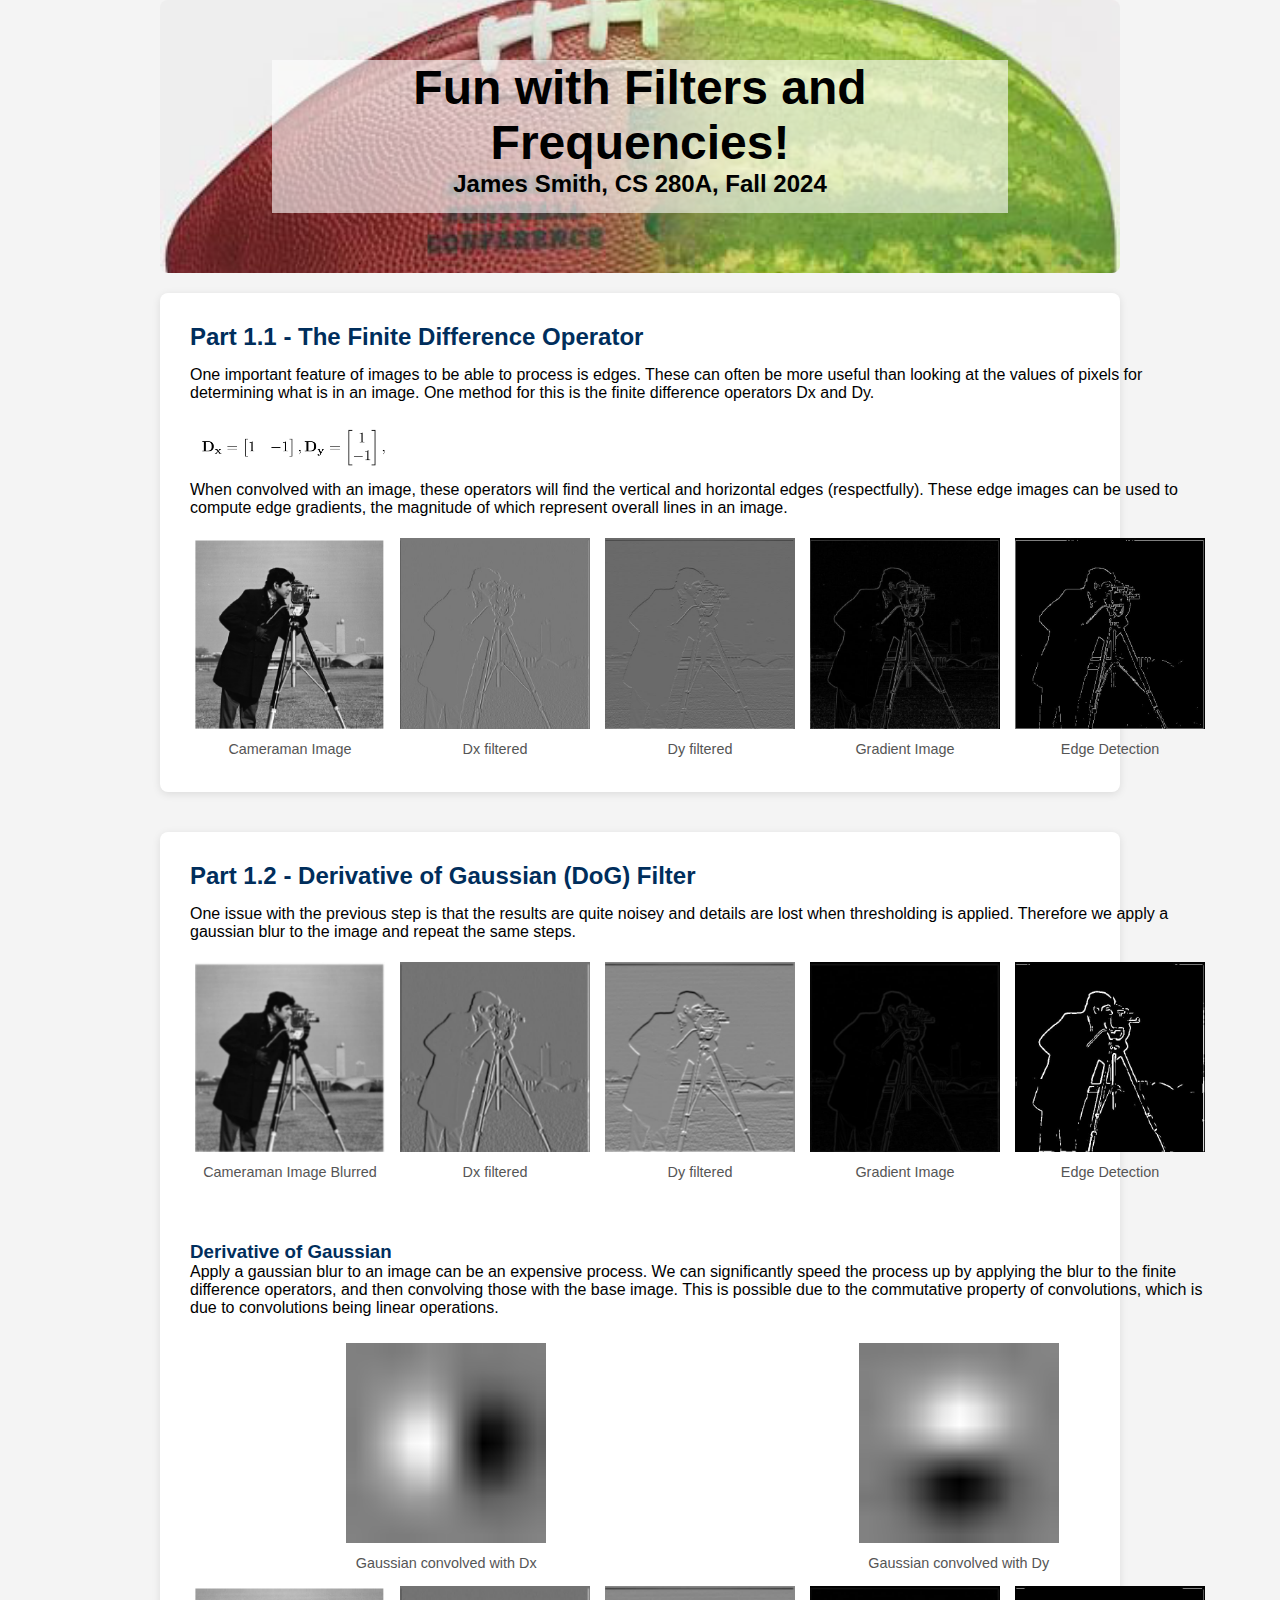
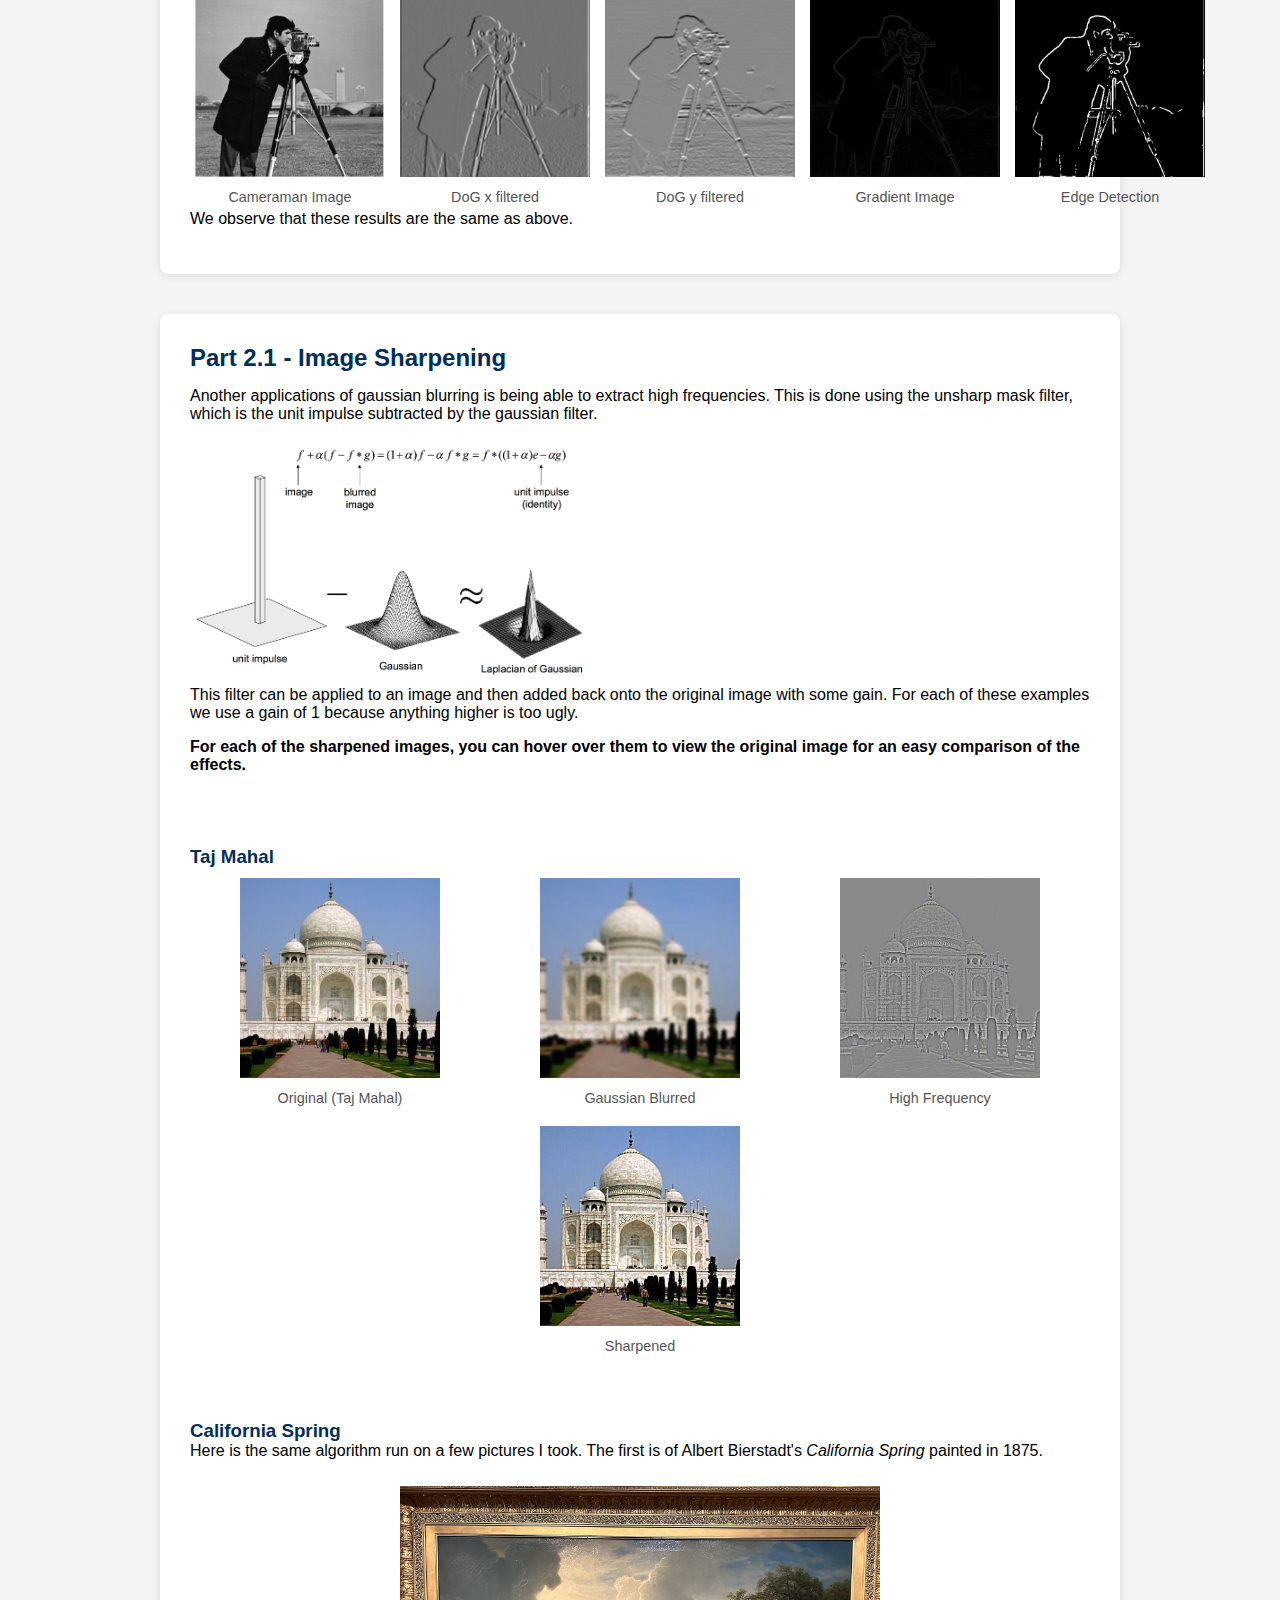
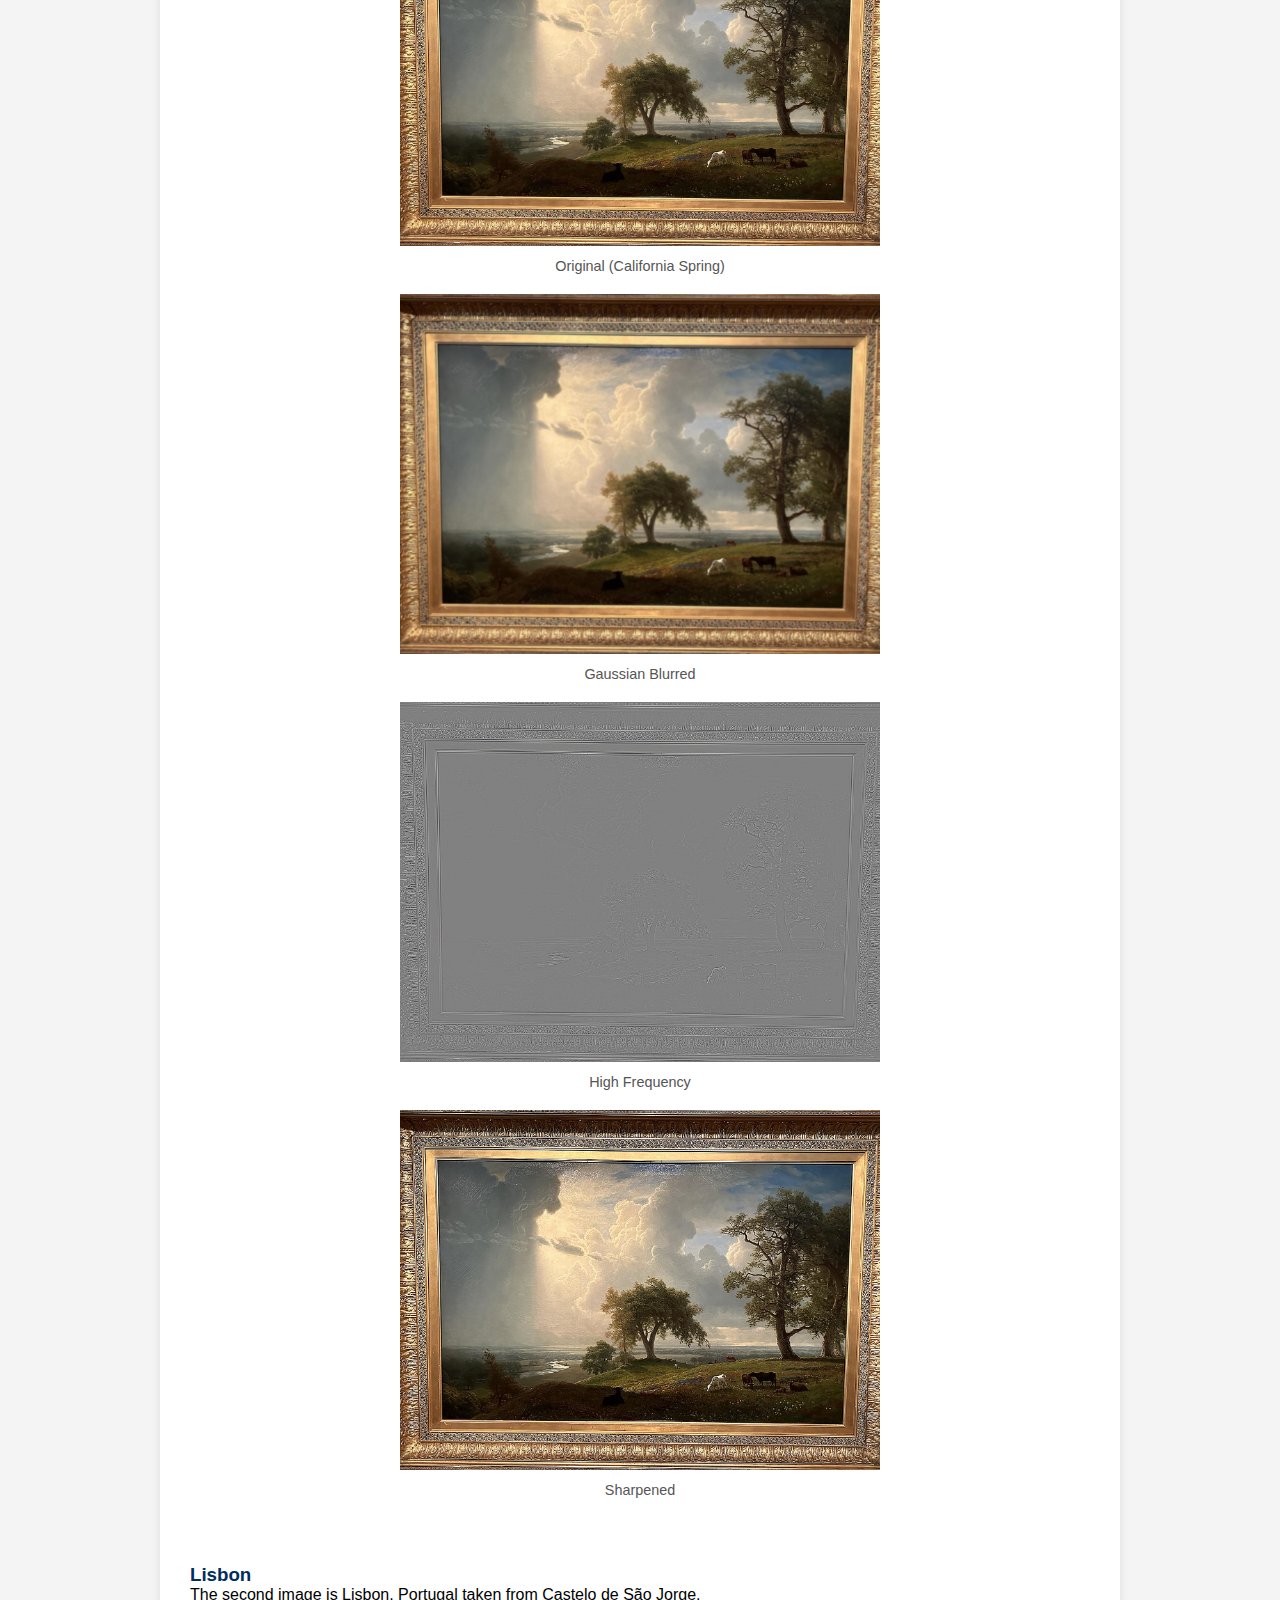
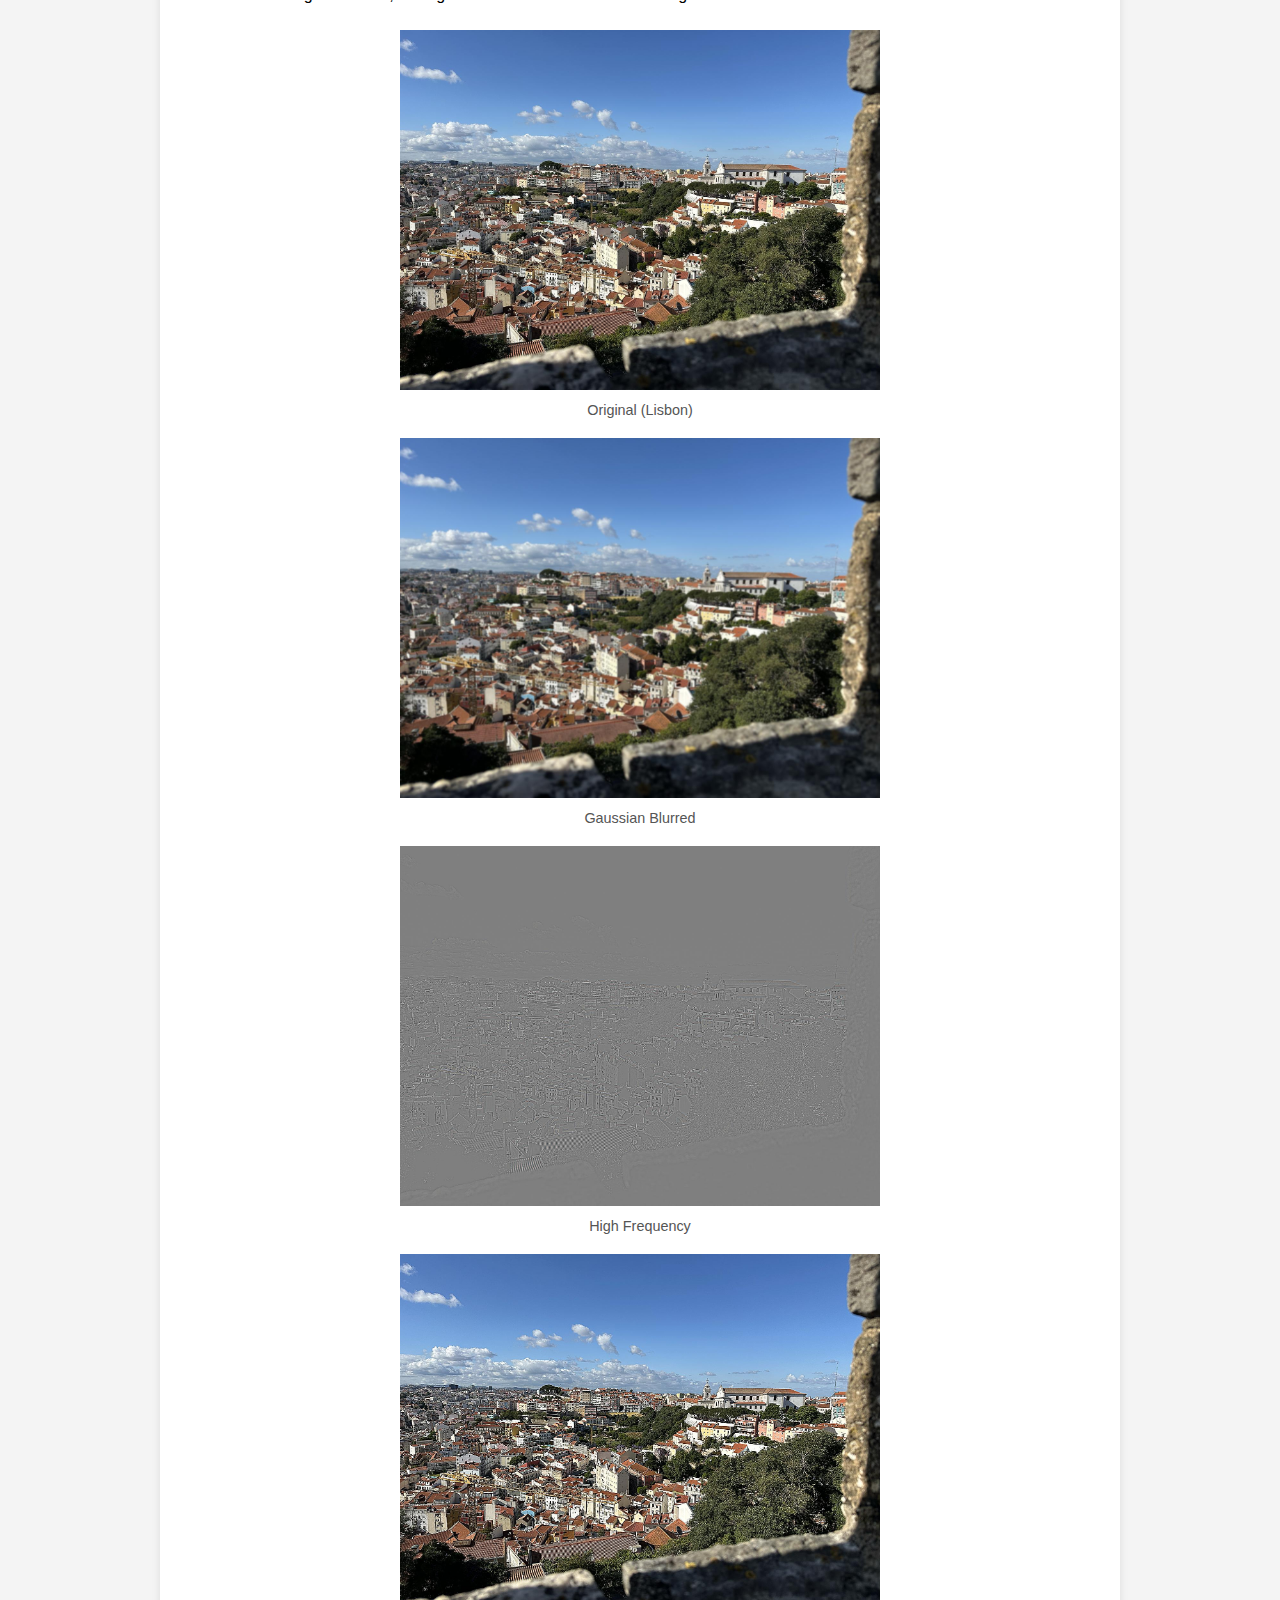
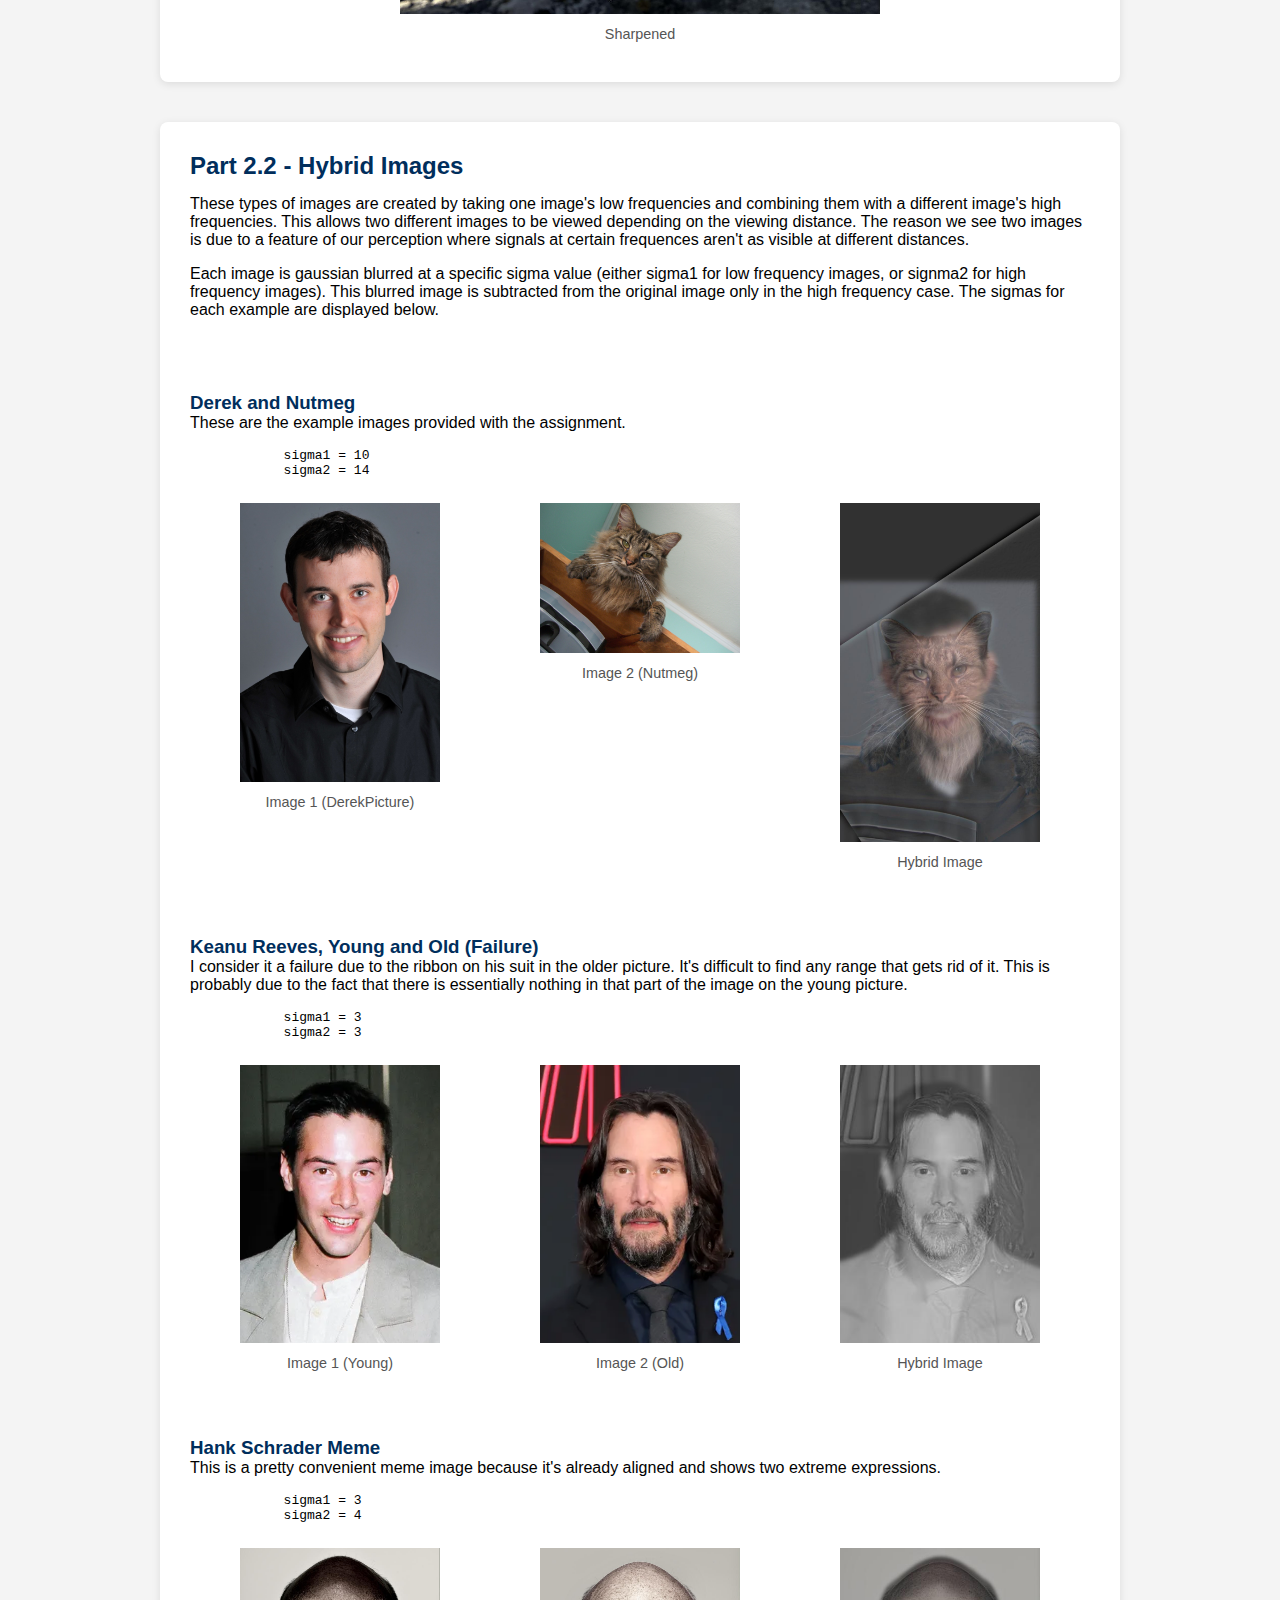
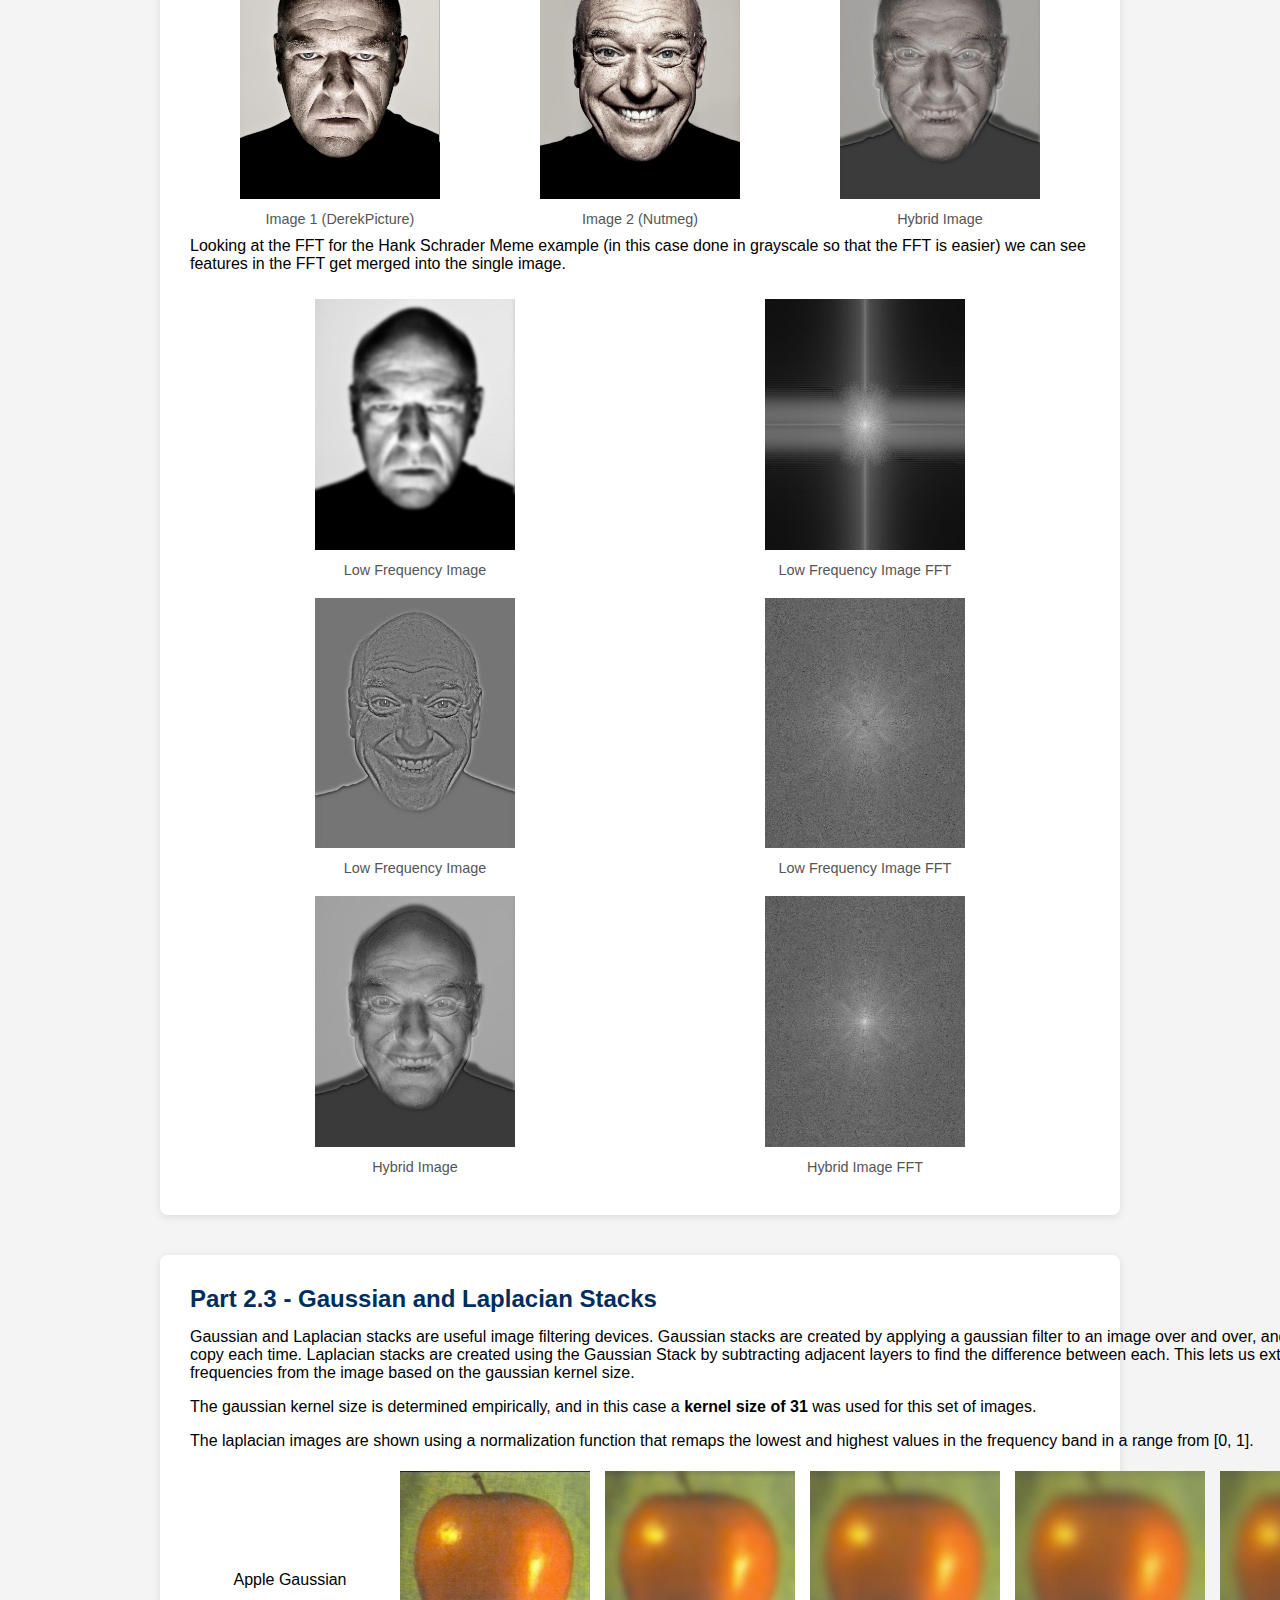
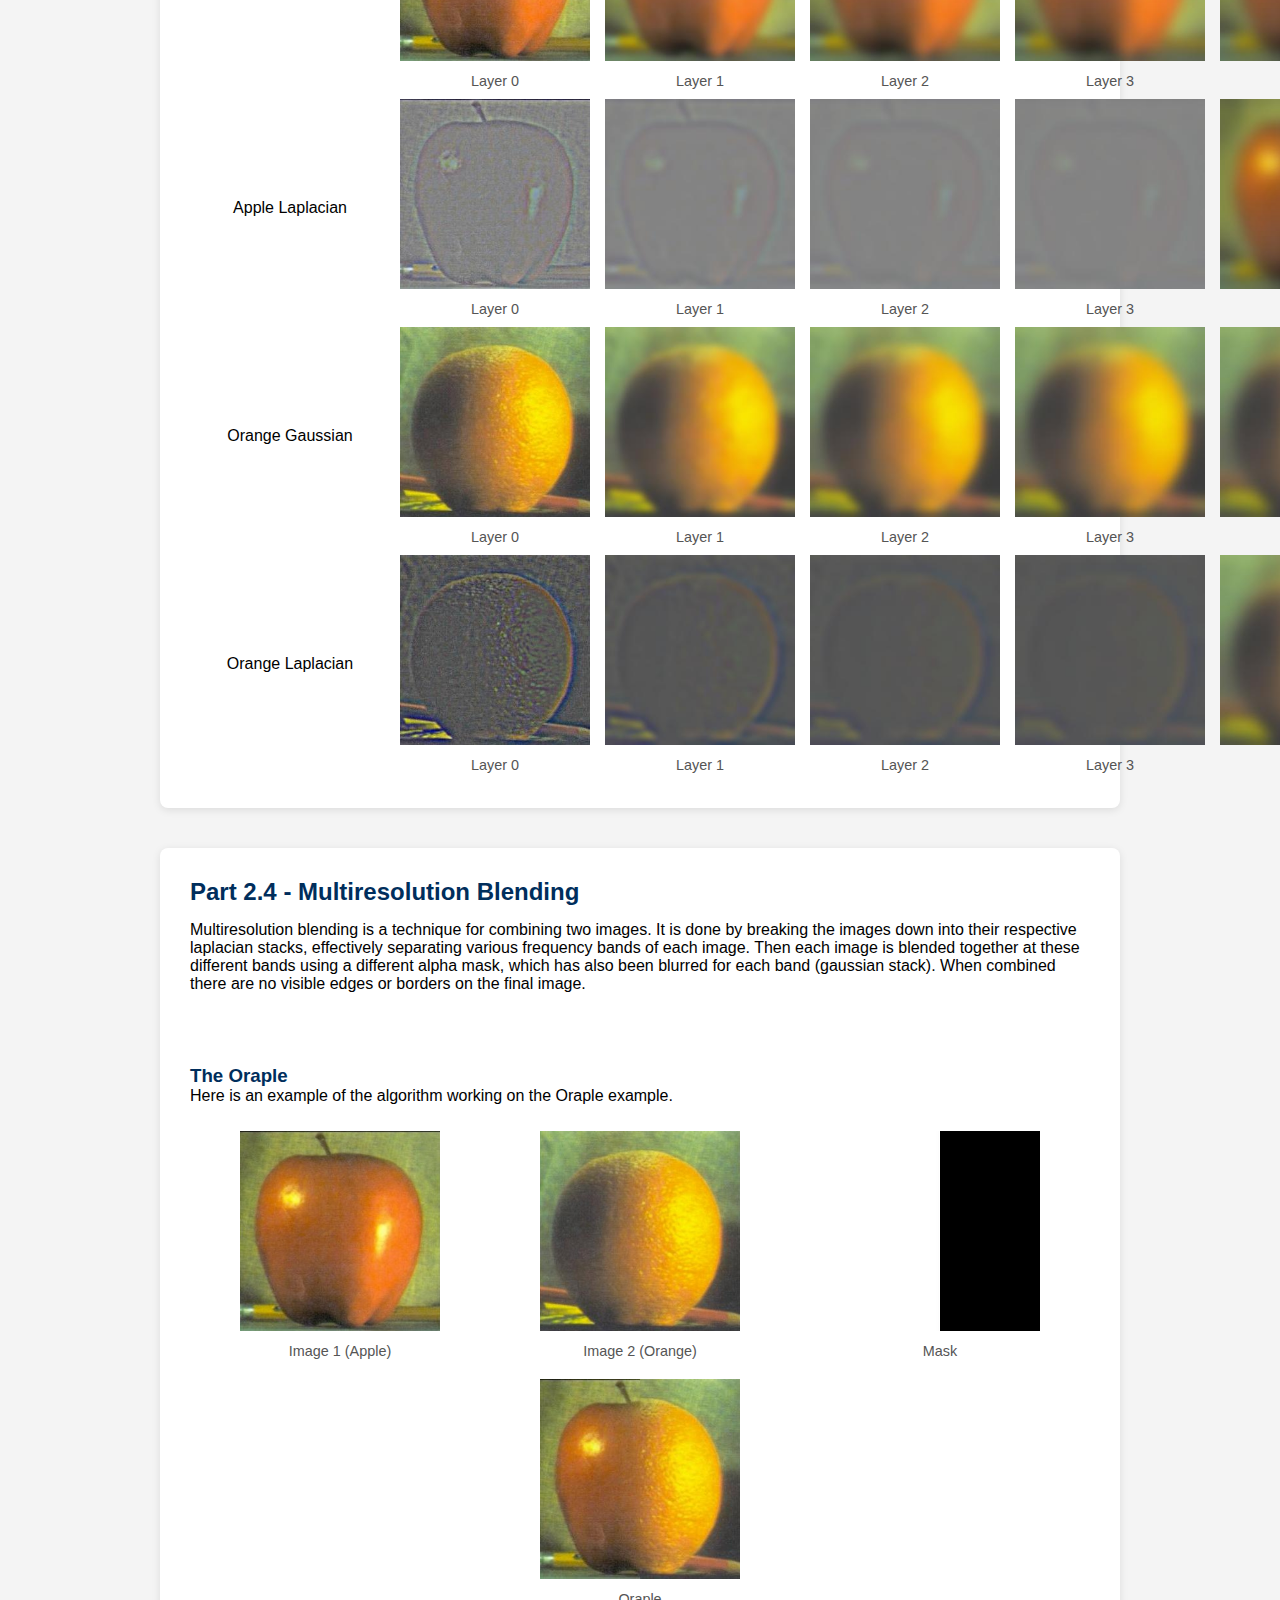
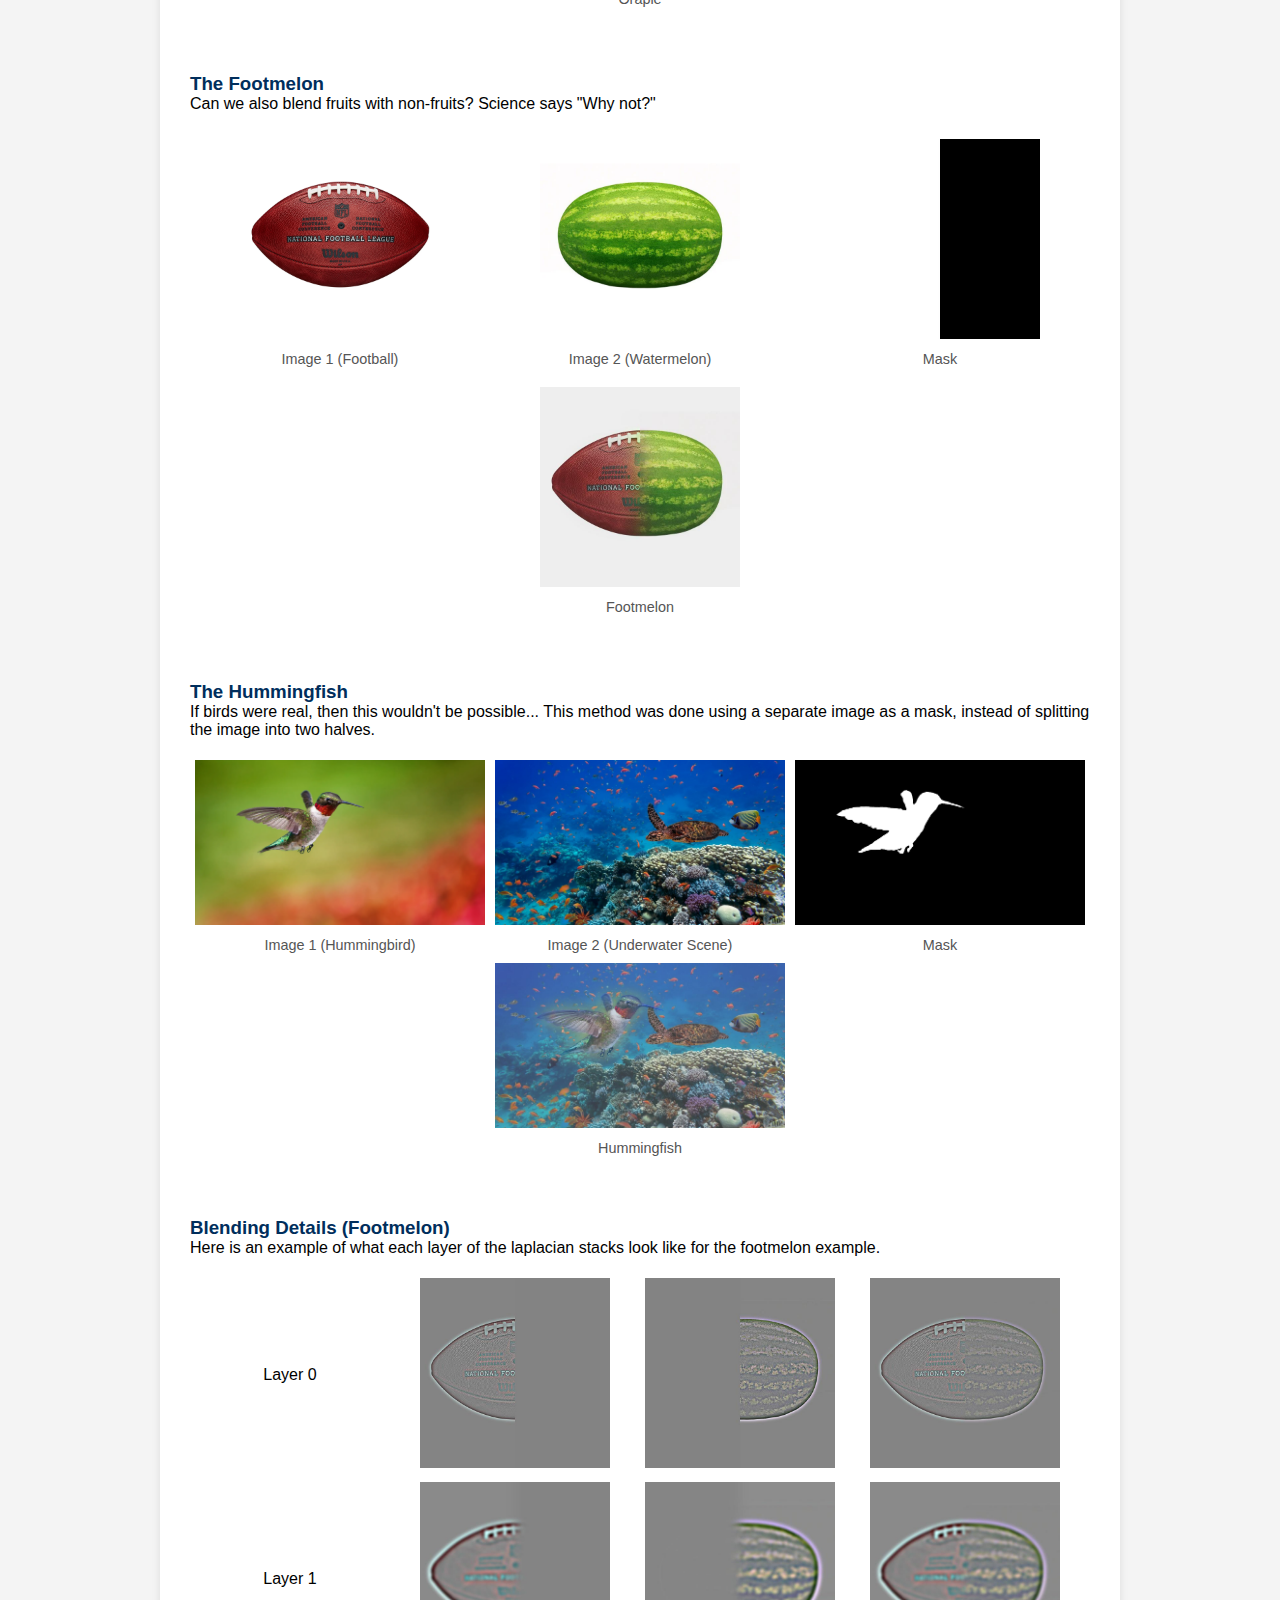
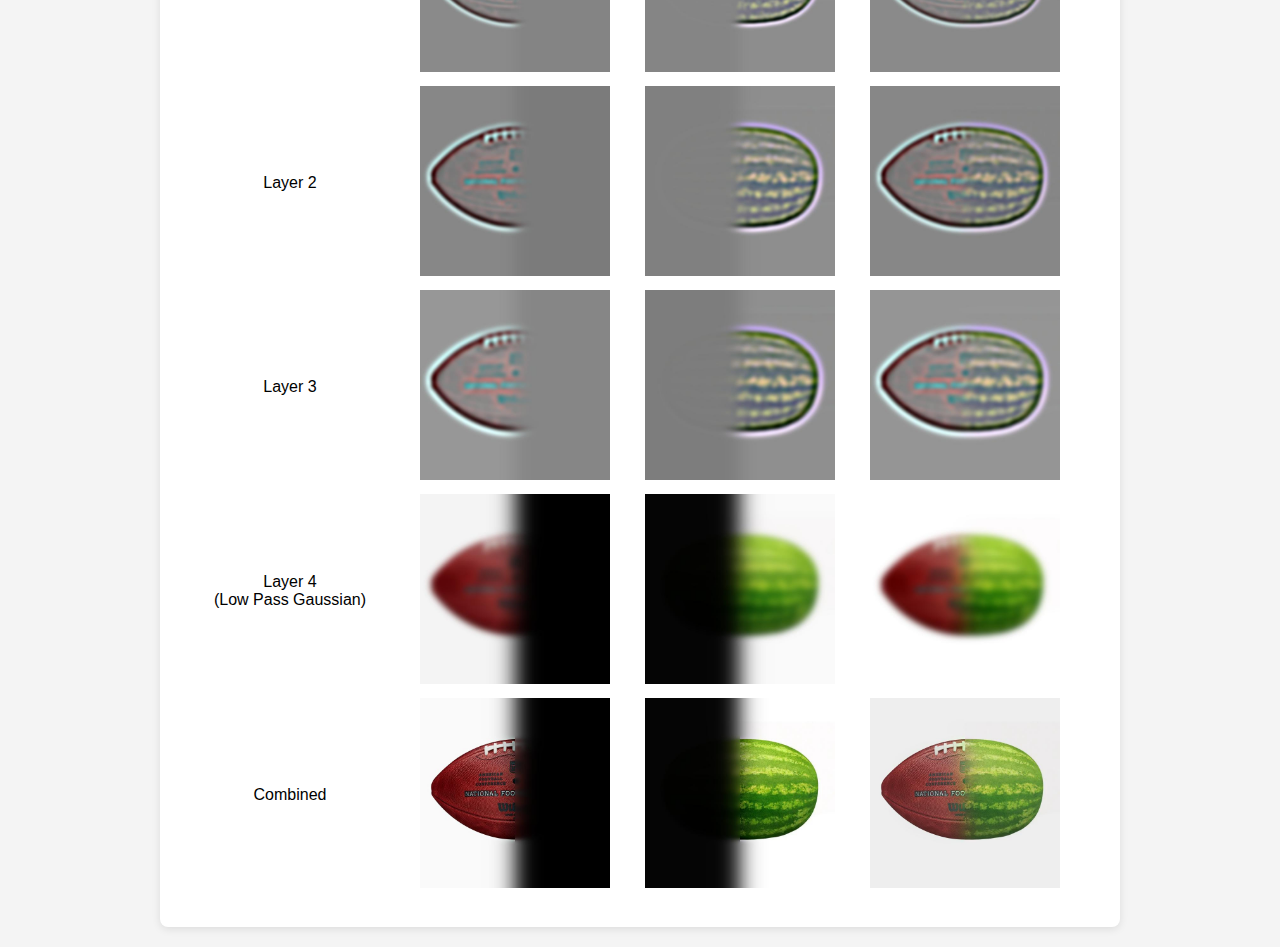
==== 2/index.html @ 4a1c4cb5 "Adding project 2" ====
<!DOCTYPE html>
<html lang="en">
  <head>
    <meta charset="UTF-8" />
    <meta name="viewport" content="width=device-width, initial-scale=1.0" />
    <title>CS280A Project 2</title>
    <link rel="stylesheet" href="styles.css" />
  </head>
  <body>
    <div class="container">
      <header class="jumbotron">
        <div class="header">
          <h1>Fun with Filters and Frequencies!</h1>
          <p></p>
          <h2>James Smith, CS 280A, Fall 2024</h2>
        </div>
      </header>

      <section class="solution">
        <div class="content-area">
          <h2>Part 1.1 - The Finite Difference Operator</h2>
          <p>One important feature of images to be able to process is edges. These can often be more useful than looking at the values of pixels for determining what is in an image. One method for this is the finite difference operators Dx and Dy.</p>
          <img class="diff" src="img/diff_op.png" />
          <p>When convolved with an image, these operators will find the vertical and horizontal edges (respectfully). These edge images can be used to compute edge gradients, the magnitude of which represent overall lines in an image.</p>
          <div class="gallery-5">
            <figure>
              <img src="img/cameraman.png" alt="" />
              <figcaption>Cameraman Image</figcaption>
            </figure>
            <figure>
              <img src="img/out/cameraman_dx.jpg" alt="" />
              <figcaption>Dx filtered</figcaption>
            </figure>
            <figure>
              <img src="img/out/cameraman_dy.jpg" alt="" />
              <figcaption>Dy filtered</figcaption>
            </figure>
            <figure>
              <img src="img/out/cameraman_combined.jpg" alt="" />
              <figcaption>Gradient Image</figcaption>
            </figure>
            <figure>
              <img src="img/out/cameraman_combined_filtered.jpg" alt="" />
              <figcaption>Edge Detection</figcaption>
            </figure>
          </div>
        </div>
      </section>

      <section class="solution">
        <div class="content-area">
          <h2>Part 1.2 - Derivative of Gaussian (DoG) Filter</h2>
          <p>One issue with the previous step is that the results are quite noisey and details are lost when thresholding is applied. Therefore we apply a gaussian blur to the image and repeat the same steps.</p>
          <div class="gallery-5">
            <figure>
              <img src="img/out/cameraman_gaussian.jpg" alt="" />
              <figcaption>Cameraman Image Blurred</figcaption>
            </figure>
            <figure>
              <img src="img/out/cameraman_gaussian_dx.jpg" alt="" />
              <figcaption>Dx filtered</figcaption>
            </figure>
            <figure>
              <img src="img/out/cameraman_gaussian_dy.jpg" alt="" />
              <figcaption>Dy filtered</figcaption>
            </figure>
            <figure>
              <img src="img/out/cameraman_gaussian_combined.jpg" alt="" />
              <figcaption>Gradient Image</figcaption>
            </figure>
            <figure>
              <img src="img/out/cameraman_gaussian_combined_filtered.jpg" alt="" />
              <figcaption>Edge Detection</figcaption>
            </figure>
          </div>
          <h3>Derivative of Gaussian</h3>
          <p>Apply a gaussian blur to an image can be an expensive process. We can significantly speed the process up by applying the blur to the finite difference operators, and then convolving those with the base image. This is possible due to the commutative property of convolutions, which is due to convolutions being linear operations.</p>
          <div class="gallery">
            <figure>
              <img class="dog" src="img/out/dogX.jpg" alt="" />
              <figcaption>Gaussian convolved with Dx</figcaption>
            </figure>
            <figure>
              <img class="dog" src="img/out/dogY.jpg" alt="" />
              <figcaption>Gaussian convolved with Dy</figcaption>
            </figure>
          </div>
          <div class="gallery-5">
            <figure>
              <img src="img/cameraman.png" alt="" />
              <figcaption>Cameraman Image</figcaption>
            </figure>
            <figure>
              <img src="img/out/cameraman_DoG_dx.jpg" alt="" />
              <figcaption>DoG x filtered</figcaption>
            </figure>
            <figure>
              <img src="img/out/cameraman_DoG_dy.jpg" alt="" />
              <figcaption>DoG y filtered</figcaption>
            </figure>
            <figure>
              <img src="img/out/cameraman_DoG_combined.jpg" alt="" />
              <figcaption>Gradient Image</figcaption>
            </figure>
            <figure>
              <img src="img/out/cameraman_DoG_combined_filtered.jpg" alt="" />
              <figcaption>Edge Detection</figcaption>
            </figure>
          </div>
          <p>We observe that these results are the same as above.</p>
        </div>
      </section>

      <section class="solution">
        <div class="content-area">
          <h2>Part 2.1 - Image Sharpening</h2>
          <p>Another applications of gaussian blurring is being able to extract high frequencies. This is done using the unsharp mask filter, which is the unit impulse subtracted by the gaussian filter.</p>
          <img class="unmask" src="img/unmask.png" />
          <p>This filter can be applied to an image and then added back onto the original image with some gain. For each of these examples we use a gain of 1 because anything higher is too ugly.</p>

          <p><strong>For each of the sharpened images, you can hover over them to view the original image for an easy comparison of the effects.</strong></p>

          <h3>Taj Mahal</h3>
          <div class="gallery">
            <figure>
              <img src="img/taj.jpg" alt="" />
              <figcaption>Original (Taj Mahal)</figcaption>
            </figure>
            <figure>
              <img src="img/out/taj_gaussian.jpg" alt="" />
              <figcaption>Gaussian Blurred</figcaption>
            </figure>
            <figure>
              <img src="img/out/taj_high_freq.jpg" alt="" />
              <figcaption>High Frequency</figcaption>
            </figure>
            <figure class="toggle-sharp">
              <img src="img/out/taj_sharpened.jpg" alt="" />
              <figcaption>Sharpened</figcaption>
            </figure>
          </div>

          <h3>California Spring</h3>
          <p>Here is the same algorithm run on a few pictures I took. The first is of Albert Bierstadt's <i>California Spring</i> painted in 1875.</p>
          <div class="gallery-large">
            <figure>
              <img src="img/out/painting.jpg" alt="" />
              <figcaption>Original (California Spring)</figcaption>
            </figure>
            <figure>
              <img src="img/out/painting_gaussian.jpg" alt="" />
              <figcaption>Gaussian Blurred</figcaption>
            </figure>
            <figure>
              <img src="img/out/painting_high_freq.jpg" alt="" />
              <figcaption>High Frequency</figcaption>
            </figure>
            <figure class="toggle-sharp">
              <img src="img/out/painting_sharpened.jpg" alt="" />
              <figcaption>Sharpened</figcaption>
            </figure>
          </div>

          <h3>Lisbon</h3>
          <p>The second image is Lisbon, Portugal taken from Castelo de São Jorge.</p>
          <div class="gallery-large">
            <figure>
              <img src="img/out/lisbon.jpg" alt="" />
              <figcaption>Original (Lisbon)</figcaption>
            </figure>
            <figure>
              <img src="img/out/lisbon_gaussian.jpg" alt="" />
              <figcaption>Gaussian Blurred</figcaption>
            </figure>
            <figure>
              <img src="img/out/lisbon_high_freq.jpg" alt="" />
              <figcaption>High Frequency</figcaption>
            </figure>
            <figure class="toggle-sharp">
              <img src="img/out/lisbon_sharpened.jpg" alt="" />
              <figcaption>Sharpened</figcaption>
            </figure>
          </div>
        </div>
      </section>

      <section class="solution">
        <div class="content-area">
          <h2>Part 2.2 - Hybrid Images</h2>
          <p>These types of images are created by taking one image's low frequencies and combining them with a different image's high frequencies. This allows two different images to be viewed depending on the viewing distance. The reason we see two images is due to a feature of our perception where signals at certain frequences aren't as visible at different distances.</p>
          <p>Each image is gaussian blurred at a specific sigma value (either sigma1 for low frequency images, or signma2 for high frequency images). This blurred image is subtracted from the original image only in the high frequency case. The sigmas for each example are displayed below.</p>
          <h3>Derek and Nutmeg</h3>
          <p>These are the example images provided with the assignment.</p>
          <pre>
            sigma1 = 10
            sigma2 = 14
          </pre>
          <div class="gallery">
            <figure>
              <img src="img/DerekPicture.jpg" alt="" />
              <figcaption>Image 1 (DerekPicture)</figcaption>
            </figure>
            <figure>
              <img src="img/nutmeg.jpg" alt="" />
              <figcaption>Image 2 (Nutmeg)</figcaption>
            </figure>
            <figure>
              <img src="img/out/DerekPicture_aligned_nutmeg_aligned_hybrid.jpg" alt="" />
              <figcaption>Hybrid Image</figcaption>
            </figure>
          </div>

          <h3>Keanu Reeves, Young and Old (Failure)</h3>
          <p>I consider it a failure due to the ribbon on his suit in the older picture. It's difficult to find any range that gets rid of it. This is probably due to the fact that there is essentially nothing in that part of the image on the young picture.</p>
          <pre>
            sigma1 = 3
            sigma2 = 3
          </pre>
          <div class="gallery">
            <figure>
              <img src="img/out/keanu_young.png" alt="" />
              <figcaption>Image 1 (Young)</figcaption>
            </figure>
            <figure>
              <img src="img/out/keanu_old.png" alt="" />
              <figcaption>Image 2 (Old)</figcaption>
            </figure>
            <figure>
              <img src="img/out/keanu_young_keanu_old_hybrid.jpg" alt="" />
              <figcaption>Hybrid Image</figcaption>
            </figure>
          </div>

          <h3>Hank Schrader Meme</h3>
          <p>This is a pretty convenient meme image because it's already aligned and shows two extreme expressions.</p>
          <pre>
            sigma1 = 3
            sigma2 = 4
          </pre>
          <div class="gallery">
            <figure>
              <img src="img/out/mad.png" alt="" />
              <figcaption>Image 1 (DerekPicture)</figcaption>
            </figure>
            <figure>
              <img src="img/out/glad.png" alt="" />
              <figcaption>Image 2 (Nutmeg)</figcaption>
            </figure>
            <figure>
              <img src="img/out/mad_glad_hybrid.jpg" alt="" />
              <figcaption>Hybrid Image</figcaption>
            </figure>
          </div>
          <p>Looking at the FFT for the Hank Schrader Meme example (in this case done in grayscale so that the FFT is easier) we can see features in the FFT get merged into the single image.</p>
          <div class="gallery">
            <figure>
              <img src="img/out/hybrid_low_freq.jpg" alt="" />
              <figcaption>Low Frequency Image</figcaption>
            </figure>
            <figure>
              <img src="img/out/hybrid_low_freq_fft.jpg" alt="" />
              <figcaption>Low Frequency Image FFT</figcaption>
            </figure>
          </div>
          <div class="gallery">
            <figure>
              <img src="img/out/hybrid_high_freq.jpg" alt="" />
              <figcaption>Low Frequency Image</figcaption>
            </figure>
            <figure>
              <img src="img/out/hybrid_high_freq_fft.jpg" alt="" />
              <figcaption>Low Frequency Image FFT</figcaption>
            </figure>
          </div>
          <div class="gallery">
            <figure>
              <img src="img/out/mad_glad_hybrid_bw.jpg" alt="" />
              <figcaption>Hybrid Image</figcaption>
            </figure>
            <figure>
              <img src="img/out/hybrid_out_fft.jpg" alt="" />
              <figcaption>Hybrid Image FFT</figcaption>
            </figure>
          </div>
        </div>
      </section>

      <section class="solution">
        <div class="content-area">
          <h2>Part 2.3 - Gaussian and Laplacian Stacks</h2>
          <p>Gaussian and Laplacian stacks are useful image filtering devices. Gaussian stacks are created by applying a gaussian filter to an image over and over, and saving out a copy each time. Laplacian stacks are created using the Gaussian Stack by subtracting adjacent layers to find the difference between each. This lets us extract a "band" of frequencies from the image based on the gaussian kernel size.</p>
          <p>The gaussian kernel size is determined empirically, and in this case a <b>kernel size of 31</b> was used for this set of images.</p>
          <p>The laplacian images are shown using a normalization function that remaps the lowest and highest values in the frequency band in a range from [0, 1].</p>
          <div class="gallery-5">
            <div class="side-label">Apple Gaussian</div>
            <figure>
              <img src="img/out/pyramids/apple_gaussian_0.jpg" alt="" />
              <figcaption>Layer 0</figcaption>
            </figure>
            <figure>
              <img src="img/out/pyramids/apple_gaussian_1.jpg" alt="" />
              <figcaption>Layer 1</figcaption>
            </figure>
            <figure>
              <img src="img/out/pyramids/apple_gaussian_2.jpg" alt="" />
              <figcaption>Layer 2</figcaption>
            </figure>
            <figure>
              <img src="img/out/pyramids/apple_gaussian_3.jpg" alt="" />
              <figcaption>Layer 3</figcaption>
            </figure>
            <figure>
              <img src="img/out/pyramids/apple_gaussian_4.jpg" alt="" />
              <figcaption>Layer 4</figcaption>
            </figure>
          </div>
          <div class="gallery-5">
            <div class="side-label">Apple Laplacian</div>
            <figure>
              <img src="img/out/pyramids/apple_laplacian_0.jpg" alt="" />
              <figcaption>Layer 0</figcaption>
            </figure>
            <figure>
              <img src="img/out/pyramids/apple_laplacian_1.jpg" alt="" />
              <figcaption>Layer 1</figcaption>
            </figure>
            <figure>
              <img src="img/out/pyramids/apple_laplacian_2.jpg" alt="" />
              <figcaption>Layer 2</figcaption>
            </figure>
            <figure>
              <img src="img/out/pyramids/apple_laplacian_3.jpg" alt="" />
              <figcaption>Layer 3</figcaption>
            </figure>
            <figure>
              <img src="img/out/pyramids/apple_laplacian_4.jpg" alt="" />
              <figcaption>Layer 4</figcaption>
            </figure>
          </div>
          <div class="gallery-5">
            <div class="side-label">Orange Gaussian</div>
            <figure>
              <img src="img/out/pyramids/orange_gaussian_0.jpg" alt="" />
              <figcaption>Layer 0</figcaption>
            </figure>
            <figure>
              <img src="img/out/pyramids/orange_gaussian_1.jpg" alt="" />
              <figcaption>Layer 1</figcaption>
            </figure>
            <figure>
              <img src="img/out/pyramids/orange_gaussian_2.jpg" alt="" />
              <figcaption>Layer 2</figcaption>
            </figure>
            <figure>
              <img src="img/out/pyramids/orange_gaussian_3.jpg" alt="" />
              <figcaption>Layer 3</figcaption>
            </figure>
            <figure>
              <img src="img/out/pyramids/orange_gaussian_4.jpg" alt="" />
              <figcaption>Layer 4</figcaption>
            </figure>
          </div>
          <div class="gallery-5">
            <div class="side-label">Orange Laplacian</div>
            <figure>
              <img src="img/out/pyramids/orange_laplacian_0.jpg" alt="" />
              <figcaption>Layer 0</figcaption>
            </figure>
            <figure>
              <img src="img/out/pyramids/orange_laplacian_1.jpg" alt="" />
              <figcaption>Layer 1</figcaption>
            </figure>
            <figure>
              <img src="img/out/pyramids/orange_laplacian_2.jpg" alt="" />
              <figcaption>Layer 2</figcaption>
            </figure>
            <figure>
              <img src="img/out/pyramids/orange_laplacian_3.jpg" alt="" />
              <figcaption>Layer 3</figcaption>
            </figure>
            <figure>
              <img src="img/out/pyramids/orange_laplacian_4.jpg" alt="" />
              <figcaption>Layer 4</figcaption>
            </figure>
          </div>
        </div>
      </section>

      <section class="solution">
        <div class="content-area">
          <h2>Part 2.4 - Multiresolution Blending</h2>
          <p>Multiresolution blending is a technique for combining two images. It is done by breaking the images down into their respective laplacian stacks, effectively separating various frequency bands of each image. Then each image is blended together at these different bands using a different alpha mask, which has also been blurred for each band (gaussian stack). When combined there are no visible edges or borders on the final image.</p>
          <h3>The Oraple</h3>
          <p>Here is an example of the algorithm working on the Oraple example.</p>
          <div class="gallery">
            <figure>
              <img src="img/apple.jpeg" alt="" />
              <figcaption>Image 1 (Apple)</figcaption>
            </figure>
            <figure>
              <img src="img/orange.jpeg" alt="" />
              <figcaption>Image 2 (Orange)</figcaption>
            </figure>
            <figure>
              <img src="img/out/blended/mask_0.jpg" alt="" />
              <figcaption>Mask</figcaption>
            </figure>
            <figure>
              <img src="img/out/blended/blended.jpg" alt="" />
              <figcaption>Oraple</figcaption>
            </figure>
          </div>
          <h3>The Footmelon</h3>
          <p>Can we also blend fruits with non-fruits? Science says "Why not?"</p>
          <div class="gallery">
            <figure>
              <img src="img/out/blended/football.png" alt="" />
              <figcaption>Image 1 (Football)</figcaption>
            </figure>
            <figure>
              <img src="img/out/blended/watermelon.png" alt="" />
              <figcaption>Image 2 (Watermelon)</figcaption>
            </figure>
            <figure>
              <img src="img/out/blended/football_mask_0.jpg" alt="" />
              <figcaption>Mask</figcaption>
            </figure>
            <figure>
              <img src="img/out/blended/blended_football_watermelon.jpg" alt="" />
              <figcaption>Footmelon</figcaption>
            </figure>
          </div>
          <h3>The Hummingfish</h3>
          <p>If birds were real, then this wouldn't be possible... This method was done using a separate image as a mask, instead of splitting the image into two halves.</p>
          <div class="gallery-wide">
            <figure>
              <img src="img/out/blended/bird.png" alt="" />
              <figcaption>Image 1 (Hummingbird)</figcaption>
            </figure>
            <figure>
              <img src="img/out/blended/turtle.png" alt="" />
              <figcaption>Image 2 (Underwater Scene)</figcaption>
            </figure>
            <figure>
              <img src="img/out/blended/bird_mask.png" alt="" />
              <figcaption>Mask</figcaption>
            </figure>
            <figure>
              <img src="img/out/blended/blended_bird_turtle.jpg" alt="" />
              <figcaption>Hummingfish</figcaption>
            </figure>
          </div>
          <h3>Blending Details (Footmelon)</h3>
          <p>Here is an example of what each layer of the laplacian stacks look like for the footmelon example.</p>
          <div class="gallery-3">
            <div class="side-label">Layer 0</div>
            <figure>
              <img src="img/out/blended/football_0.jpg" alt="" />
            </figure>
            <figure>
              <img src="img/out/blended/watermelon_0.jpg" alt="" />
            </figure>
            <figure>
              <img src="img/out/blended/football_watermelon_0.jpg" alt="" />
            </figure>

            <div class="side-label">Layer 1</div>
            <figure>
              <img src="img/out/blended/football_1.jpg" alt="" />
            </figure>
            <figure>
              <img src="img/out/blended/watermelon_1.jpg" alt="" />
            </figure>
            <figure>
              <img src="img/out/blended/football_watermelon_1.jpg" alt="" />
            </figure>

            <div class="side-label">Layer 2</div>
            <figure>
              <img src="img/out/blended/football_2.jpg" alt="" />
            </figure>
            <figure>
              <img src="img/out/blended/watermelon_2.jpg" alt="" />
            </figure>
            <figure>
              <img src="img/out/blended/football_watermelon_2.jpg" alt="" />
            </figure>

            <div class="side-label">Layer 3</div>
            <figure>
              <img src="img/out/blended/football_3.jpg" alt="" />
            </figure>
            <figure>
              <img src="img/out/blended/watermelon_3.jpg" alt="" />
            </figure>
            <figure>
              <img src="img/out/blended/football_watermelon_3.jpg" alt="" />
            </figure>

            <div class="side-label">Layer 4<br /> (Low Pass Gaussian)</div>
            <figure>
              <img src="img/out/blended/football_5.jpg" alt="" />
            </figure>
            <figure>
              <img src="img/out/blended/watermelon_5.jpg" alt="" />
            </figure>
            <figure>
              <img src="img/out/blended/football_watermelon_5.jpg" alt="" />
            </figure>

            <div class="side-label">Combined</div>
            <figure>
              <img src="img/out/blended/football_collapsed.jpg" alt="" />
            </figure>
            <figure>
              <img src="img/out/blended/watermelon_collapsed.jpg" alt="" />
            </figure>
            <figure>
              <img src="img/out/blended/blended_football_watermelon.jpg" alt="" />
            </figure>
          </div>
        </div>
      </section>
      <script>
        const figs = document.querySelectorAll(".toggle-sharp");
        figs.forEach((fig) => {
          const img = fig.querySelector("img");
          const label = fig.querySelector("figcaption");

          const originalLabel = label.innerText;

          const imgSrc = img.src;
          const imgSrcOriginal = imgSrc.replace("_sharpened", "");

          img.addEventListener("mouseover", (e) => {
            img.src = imgSrcOriginal;
            label.innerText = "Original";
          });
          img.addEventListener("mouseout", (e) => {
            img.src = imgSrc;
            label.innerText = originalLabel;
          });
        });
      </script>
  </body>
</html>
---- 2/styles.css ----
* {
  margin: 0;
  padding: 0;
  box-sizing: border-box;
}

body {
  font-family: Arial, sans-serif;
  background-color: #f4f4f4;
}

.diff {
  width: 200px;
}

.unmask {
  width: 400px;
}

.container {
  width: 75%;
  margin: 0 auto;
  display: flex;
  flex-direction: column;
}

.jumbotron {
  background-image: url("img/background.jpg");
  background-size: cover;
  background-position: 50% 10%;
  color: black;
  padding: 60px 20px;
  text-align: center;
  border-radius: 8px;
  display: flex;
  justify-content: space-around;
}

.jumbotron .header {
  background-color: rgba(255, 255, 255, 0.6);
  width: 80%;
}

.jumbotron h1 {
  font-size: 3em;
}

section {
  padding: 20px;
  margin: 20px 0;
  background-color: white;
  border-radius: 8px;
  box-shadow: 0 2px 8px rgba(0, 0, 0, 0.1);
}

h2 {
  margin-bottom: 15px;
}

h2,
h3 {
  color: #002e5c;
}

h3 {
  padding-top: 3em;
}

.header h2 {
  color: black;
}

figure {
  width: 300px;
  text-align: center;
  padding: 10px;
}

.side-gallery {
  gap: 10px;
  justify-content: center;
}

.side-gallery figure {
  float: right;
}

.side-gallery img {
  height: 350px;
  object-fit: cover;
}

.gallery, .gallery-large, .gallery-wide {
  display: flex;
  justify-content: space-around;
  flex-wrap: wrap;
}

.gallery-5 {
  display: grid;
  grid-template-columns: repeat(6, auto);
  grid-gap: 5px;
  
  place-items: center;
}

.gallery-5 figure {
  padding: 5px;
  width: 200px;
}

.gallery-5 img {
  width: 100%;
}

.gallery-3 {
  display: grid;
  grid-template-columns: repeat(4, auto);
}

.gallery-3 figure {
  padding: 5px;
  width: 200px;
}

.gallery-3 img {
  width: 100%;
}

.gallery-wide figure {
  padding: 5px;
  width: 300px;
}

.gallery-wide img {
  width: 100%;
}

.side-label {
  display: grid;
  place-items: center;
  width: 200px;
  height: 100%;
  text-align: center;
}

.gallery img {
  width: 200px;
}

.gallery-large figure {
  width: 500px;
}

.gallery-large img {
  width: 100%;
}

.small-fig img {
  width: 150px;
  height: 150px;
}

figcaption {
  margin-top: 8px;
  font-size: 0.9em;
  color: #555;
}

section p {
  padding-bottom: 1em;
}

.problem {
  display: flex;
  justify-content: space-between;
  align-items: flex-start;
}

.solution {
  display: flex;
  justify-content: space-between;
  align-items: flex-start;
}

.content-area {
  flex-grow: 1;
  padding: 10px;
}
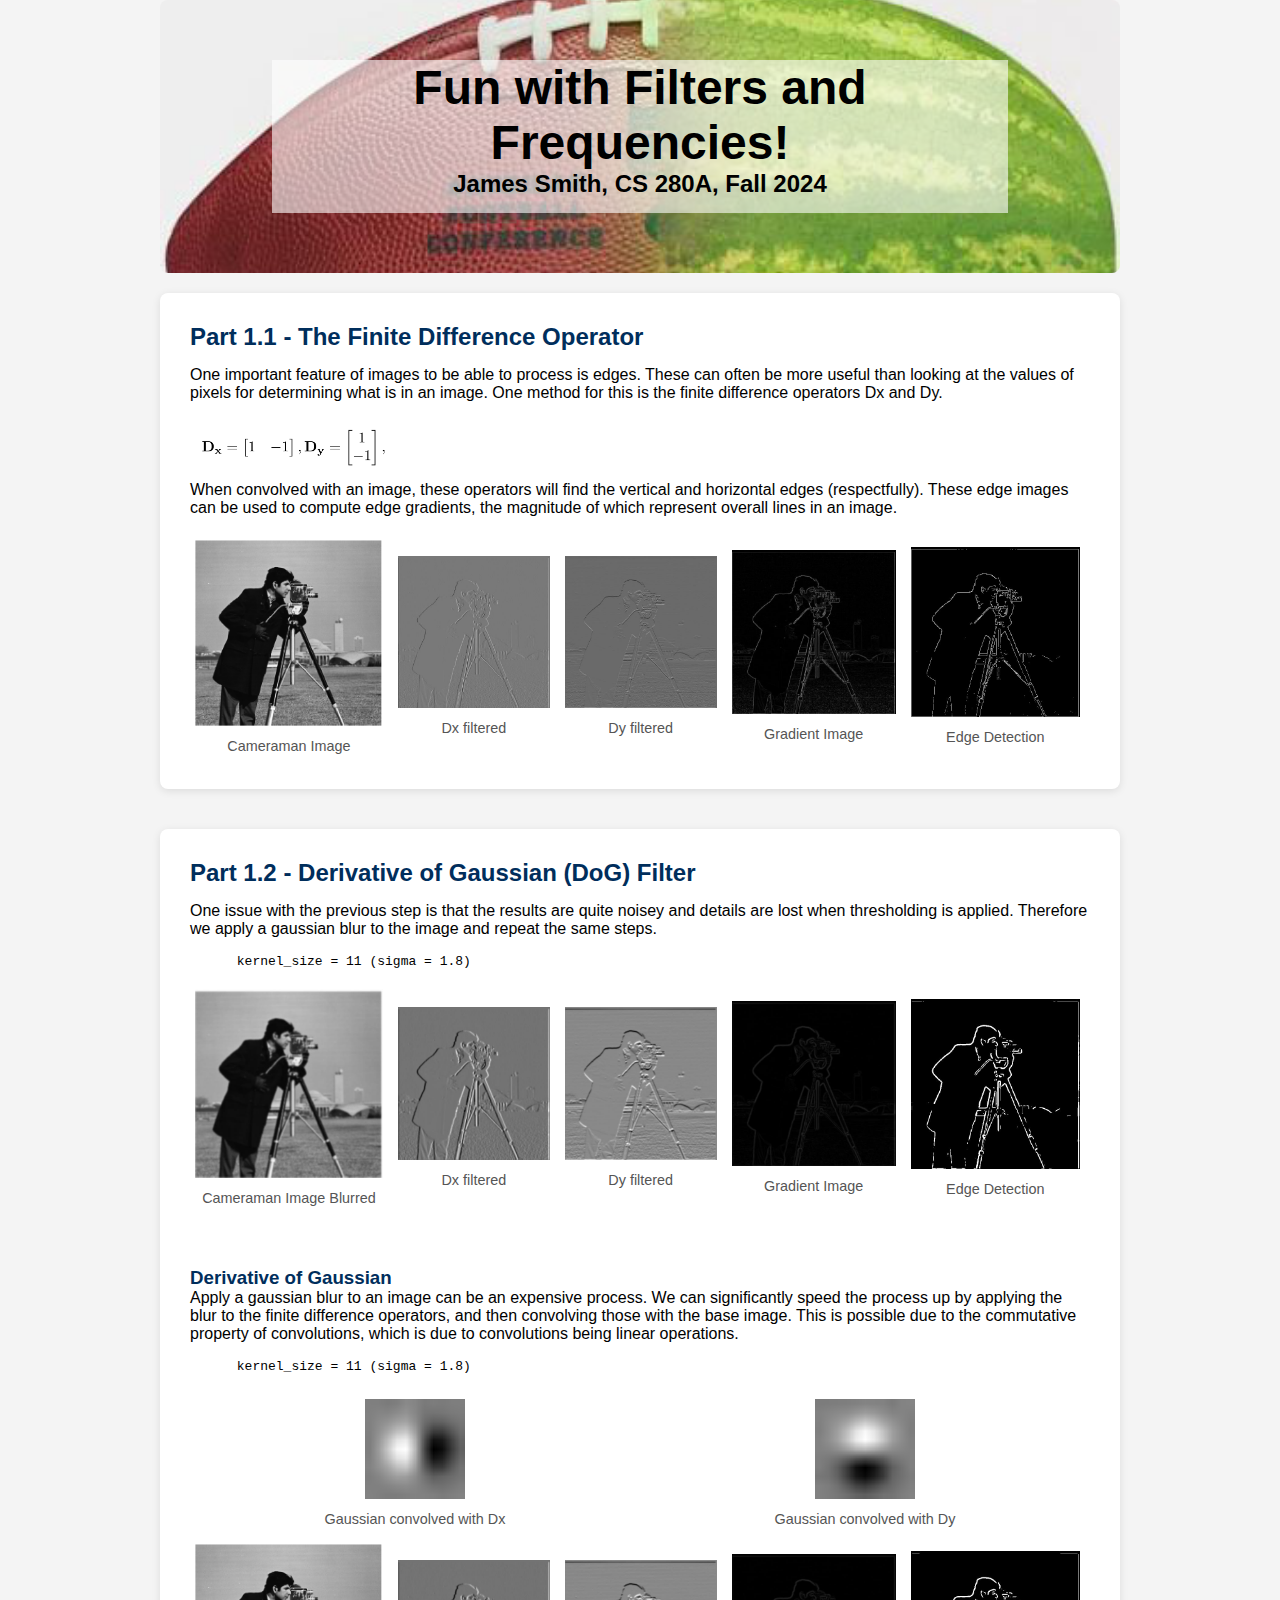
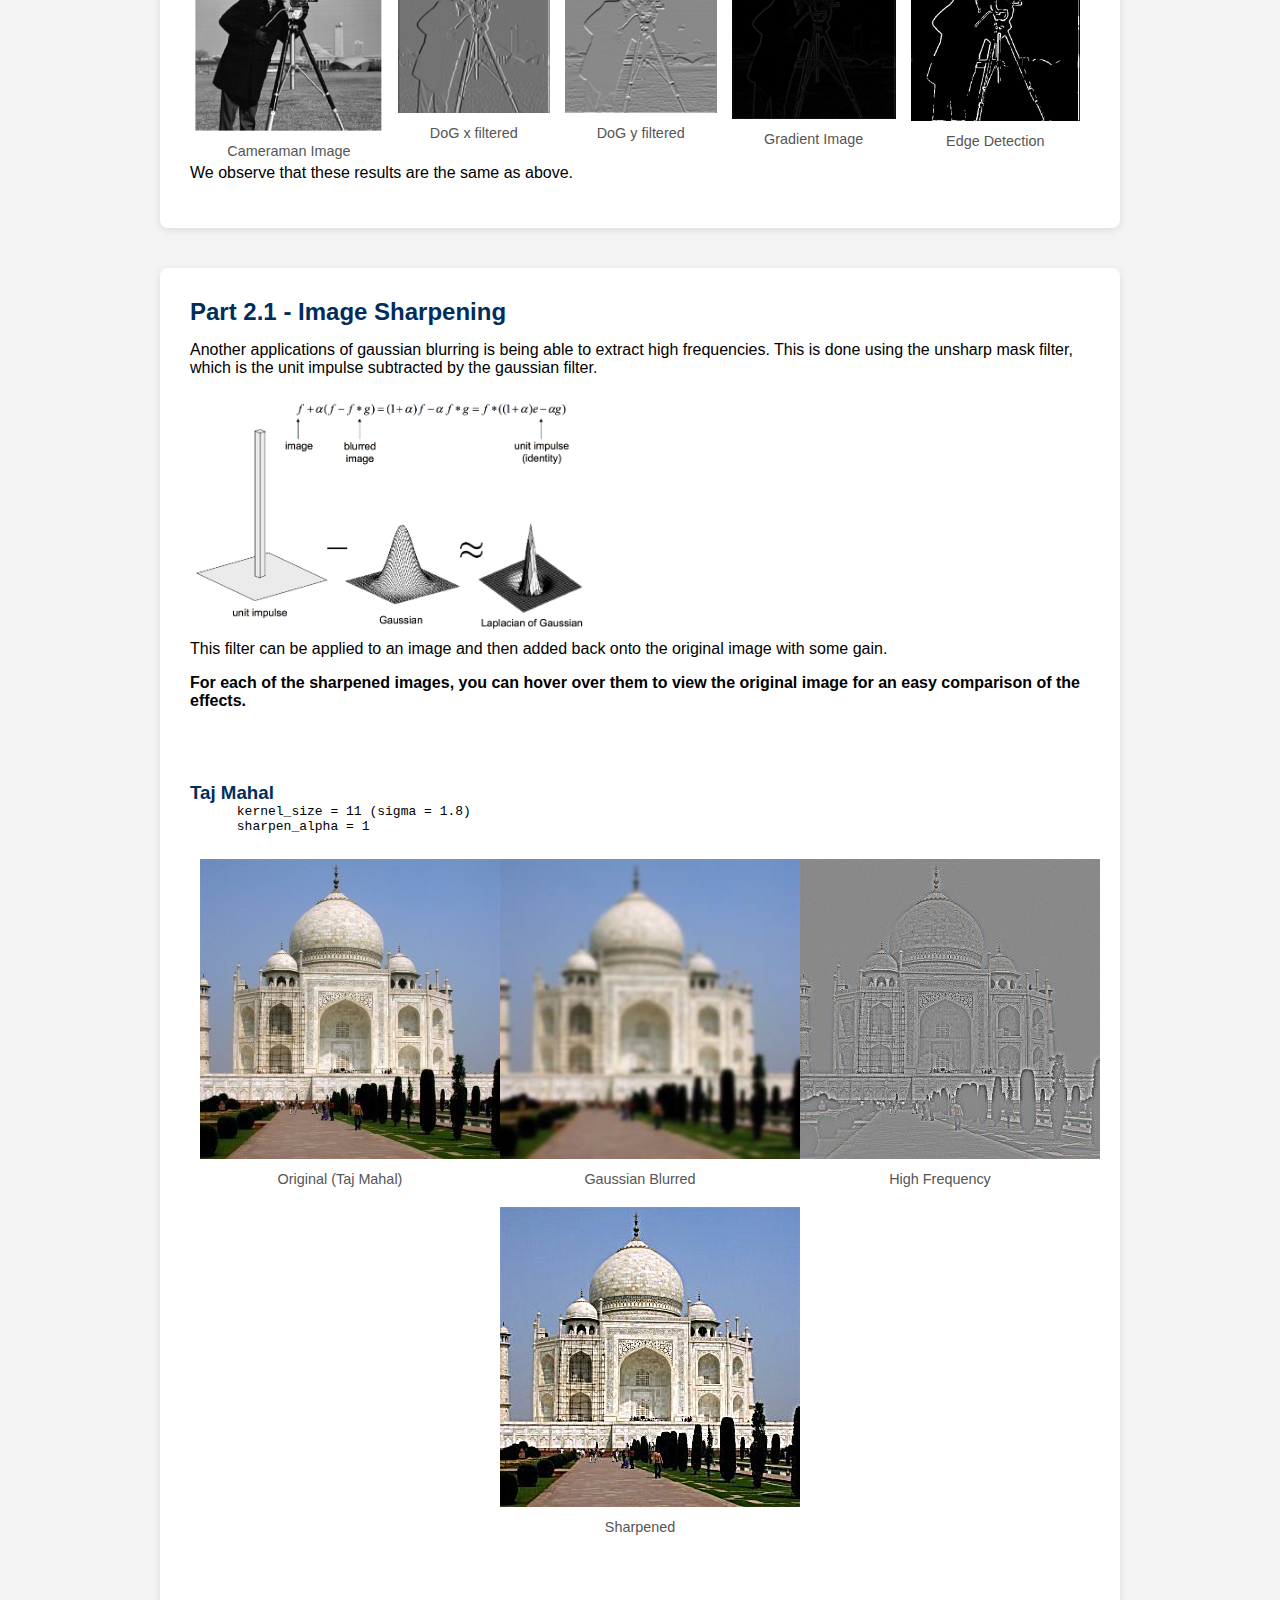
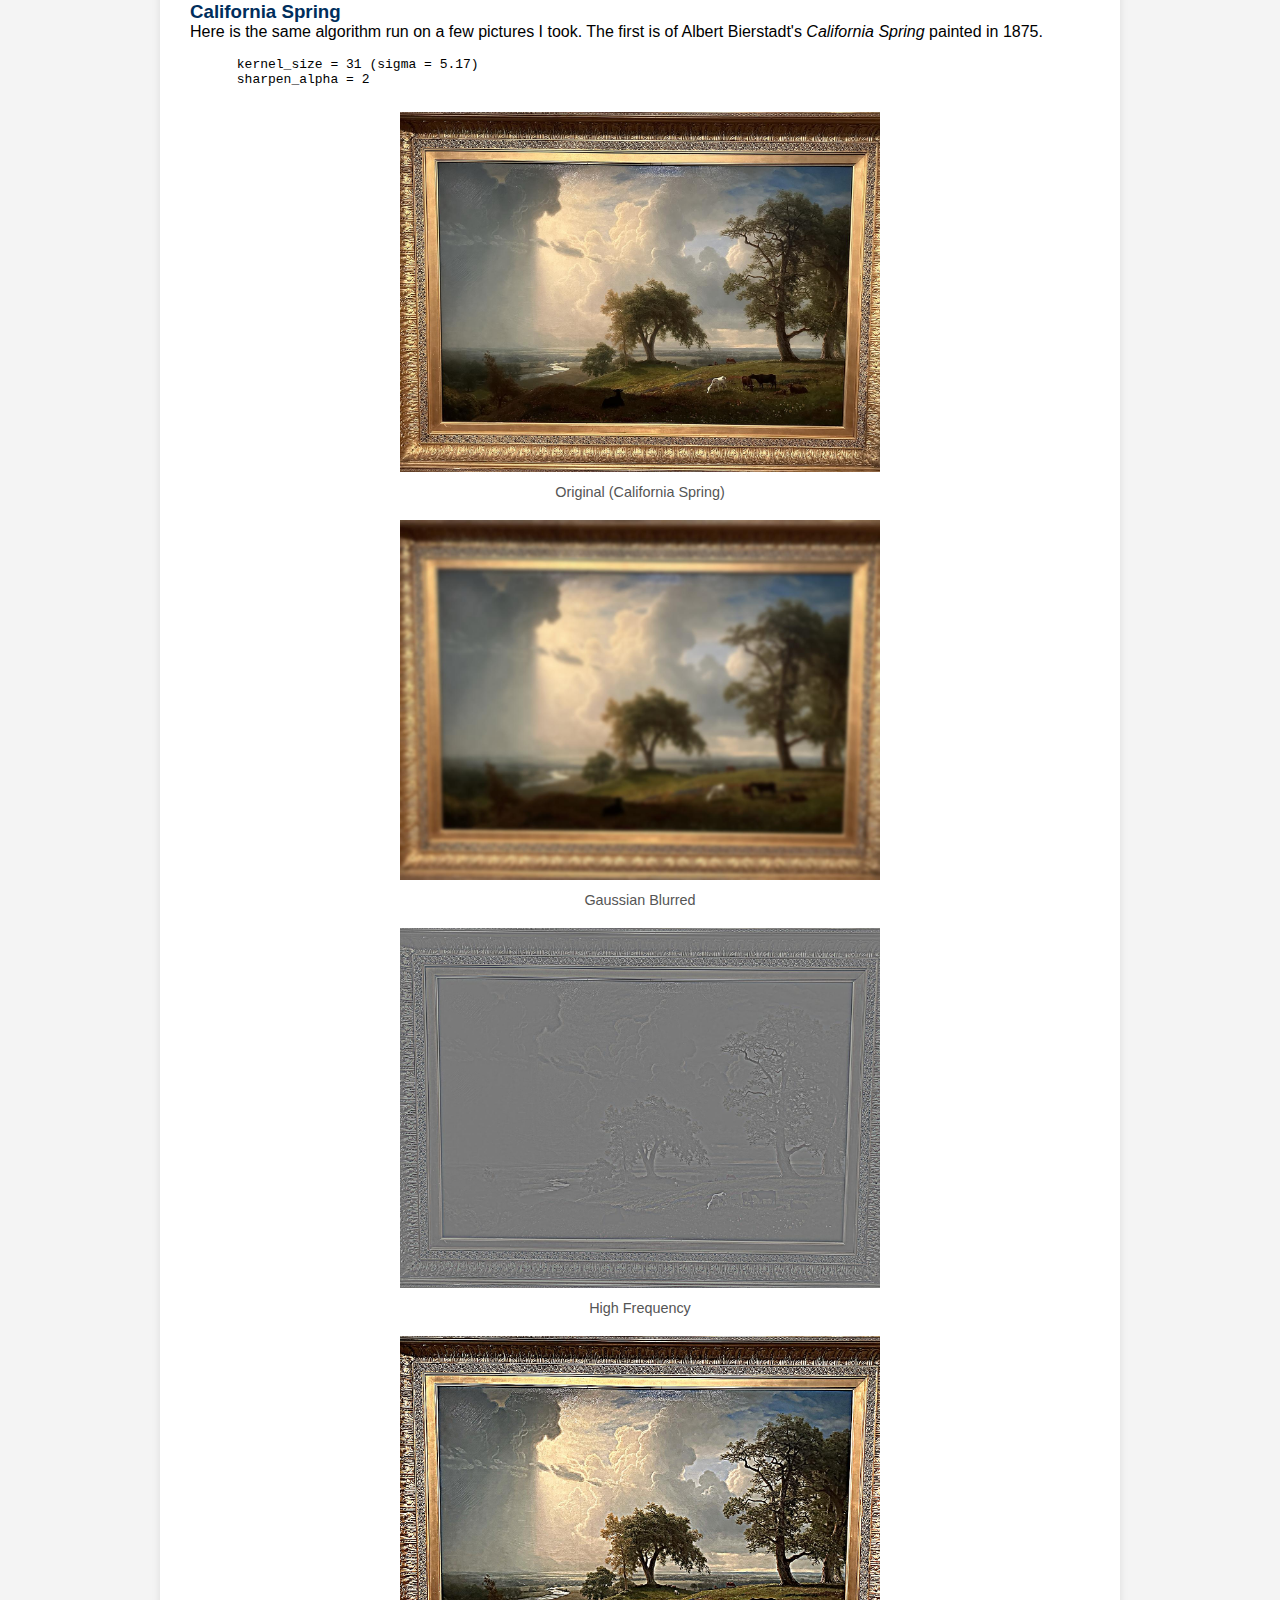
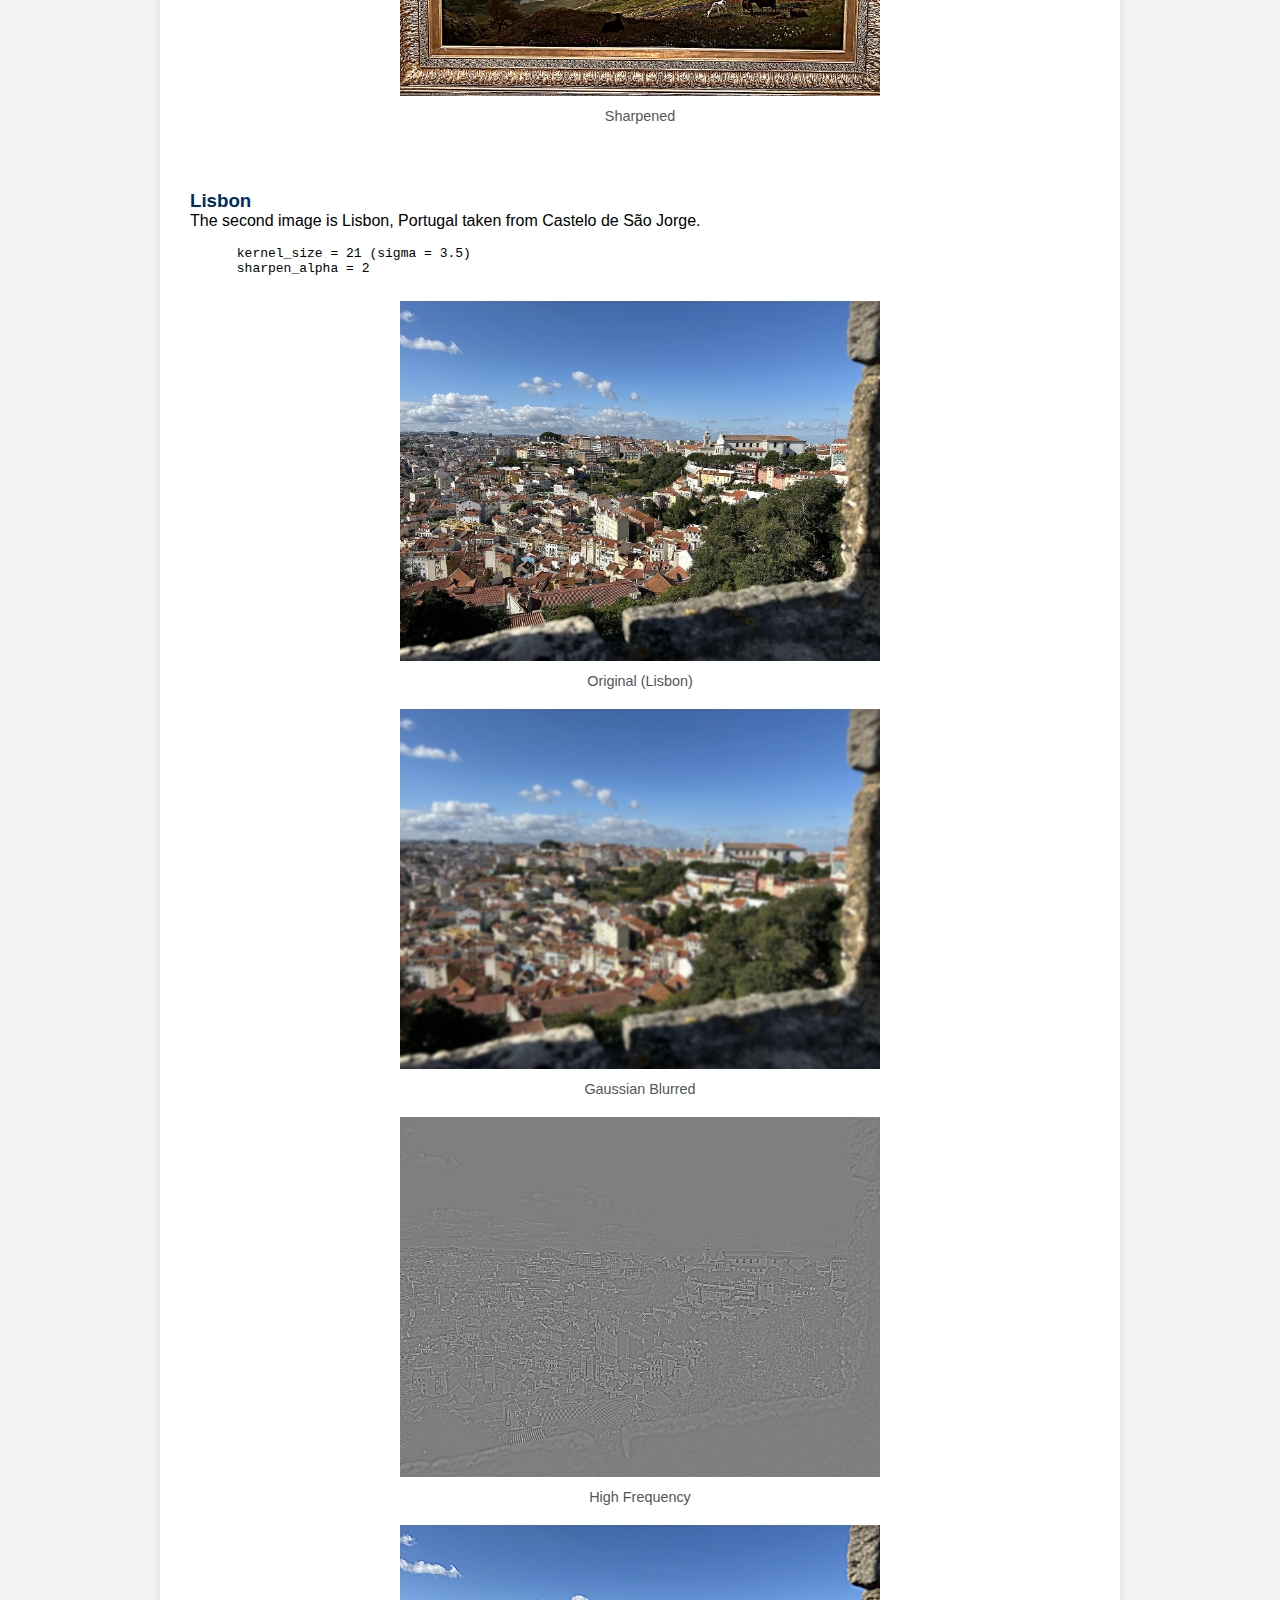
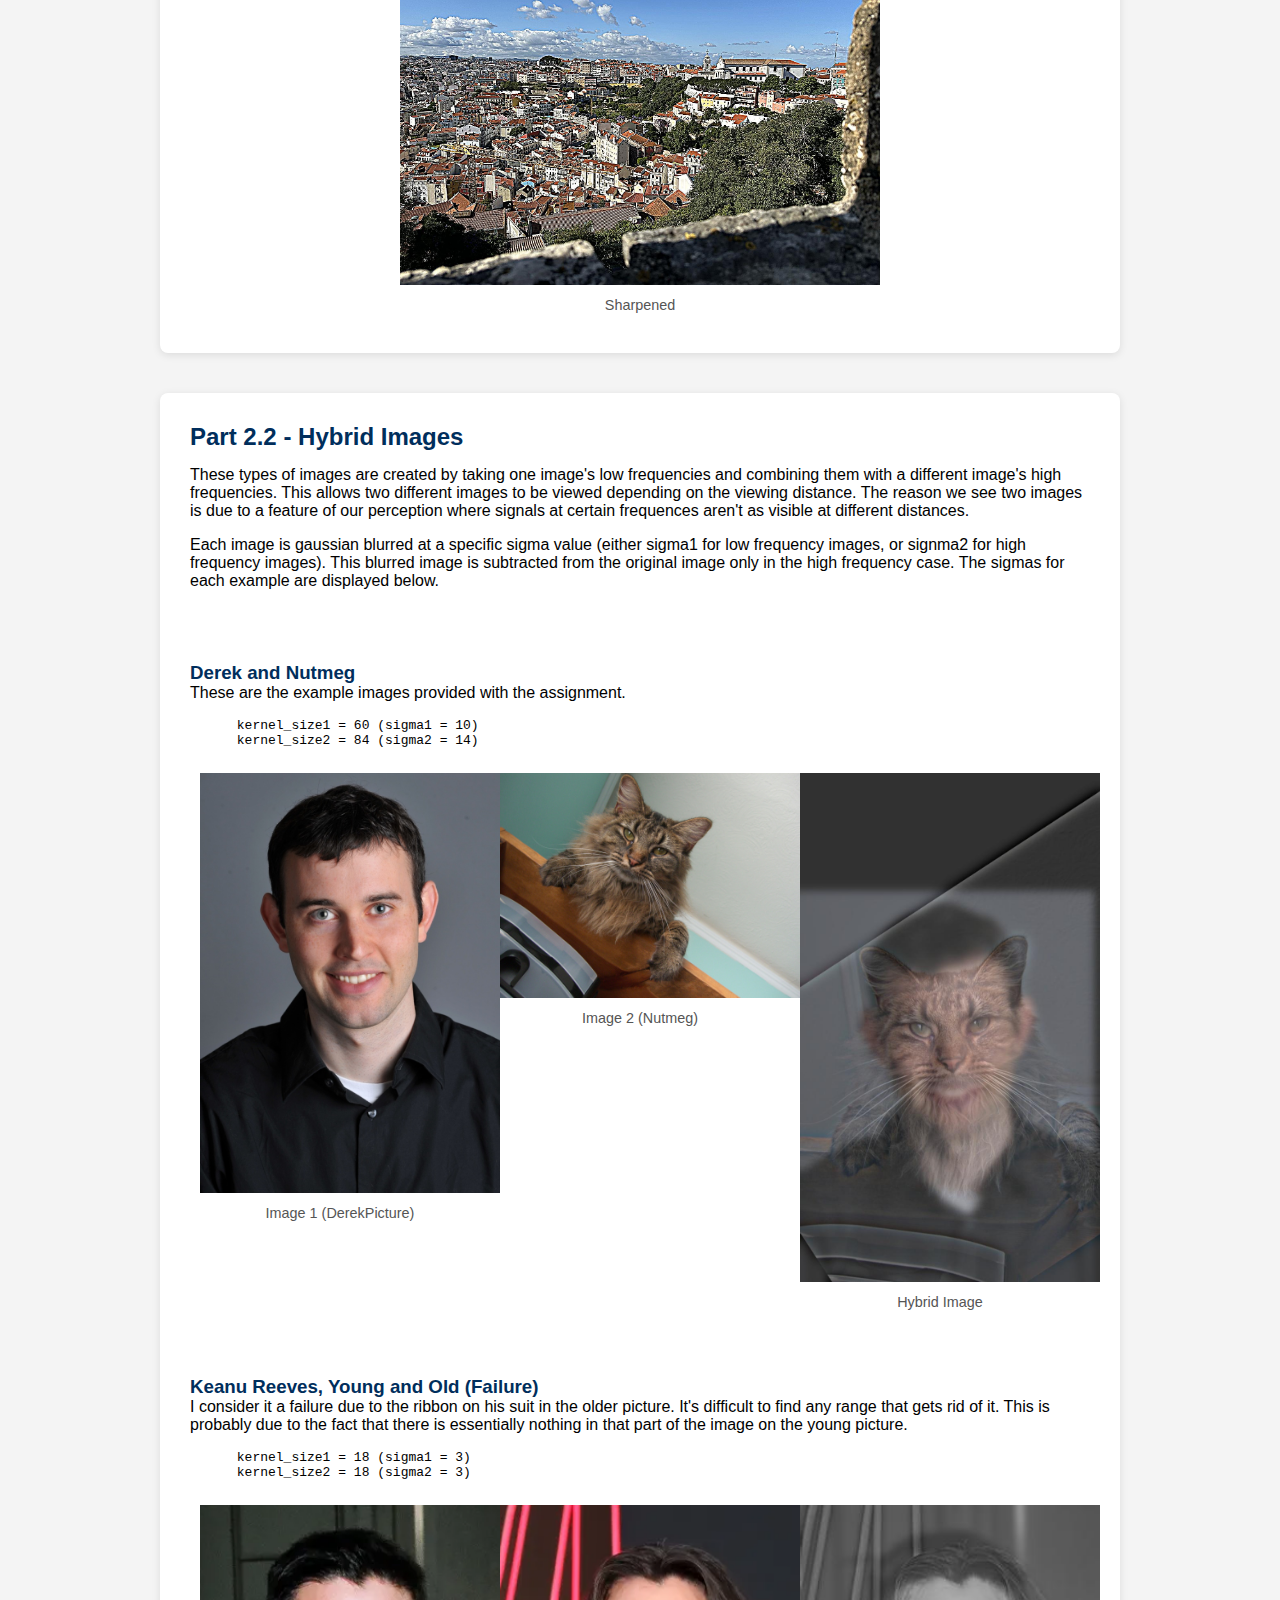
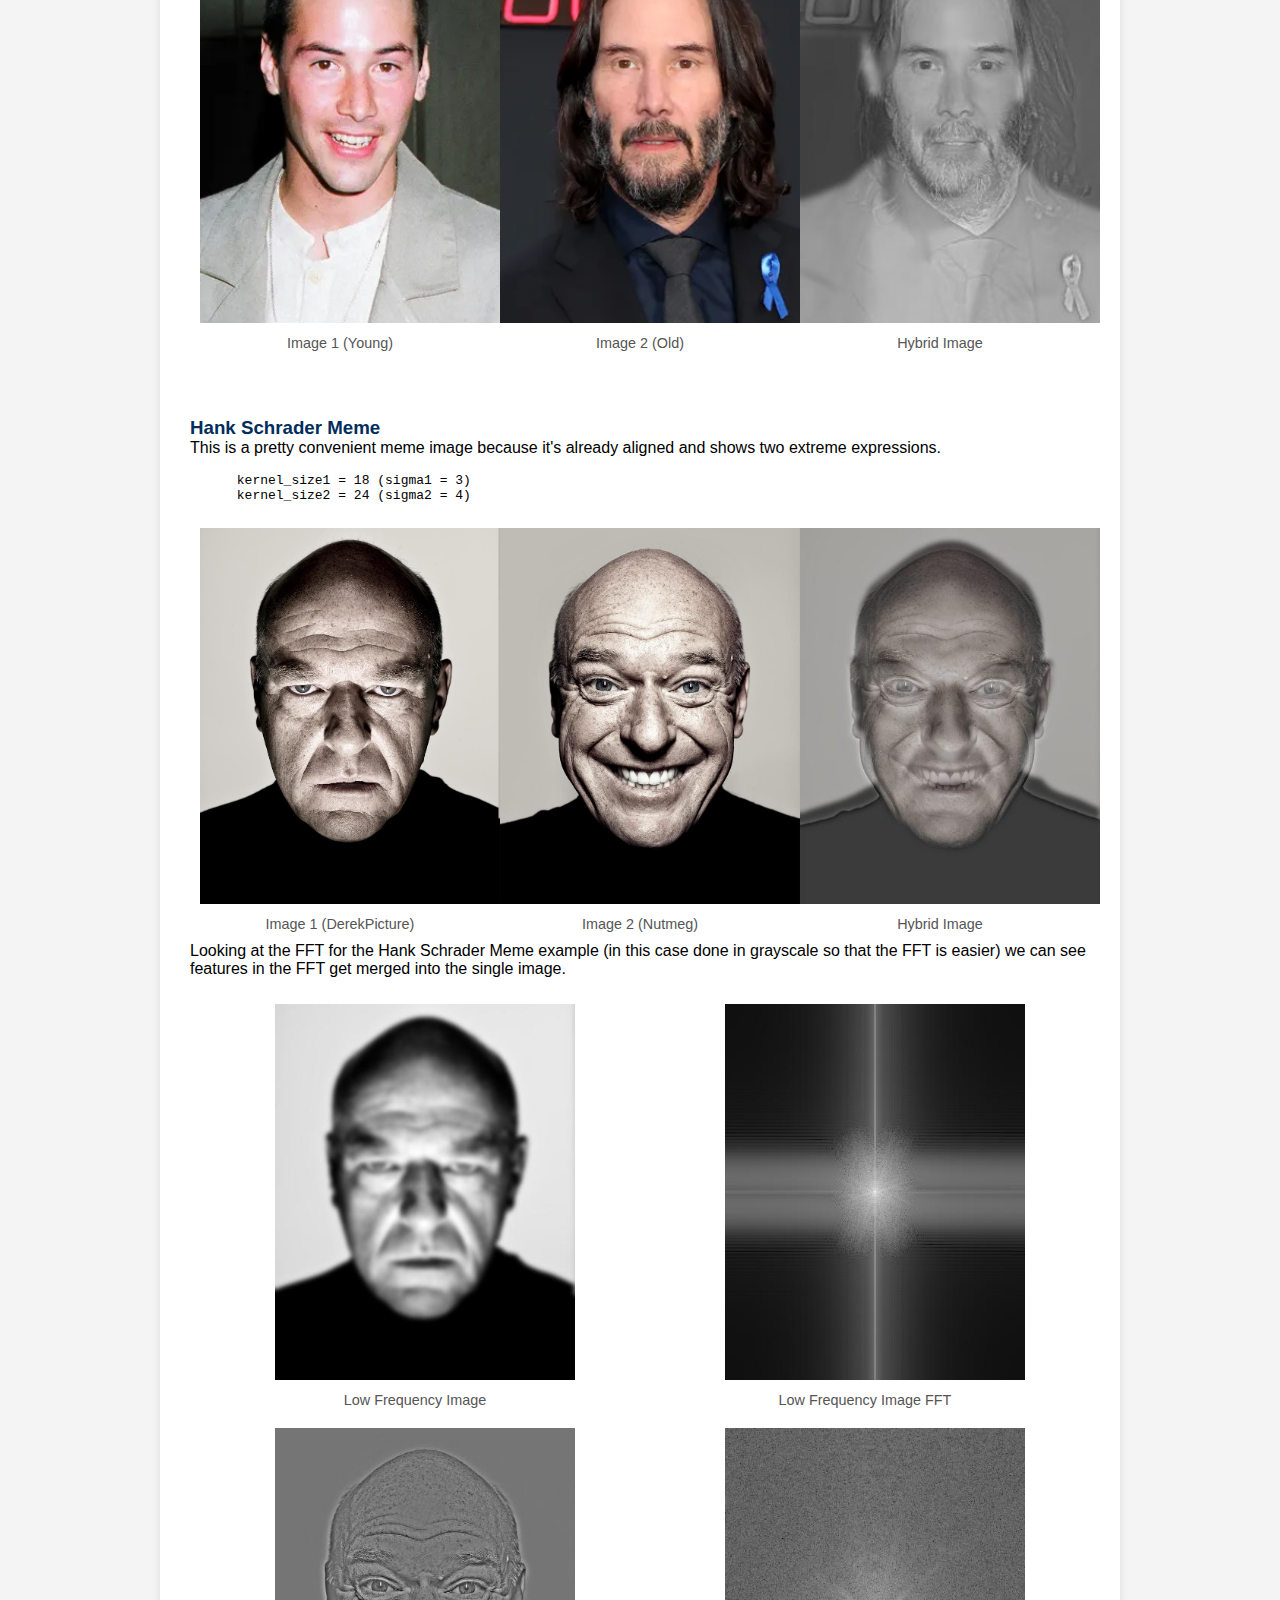
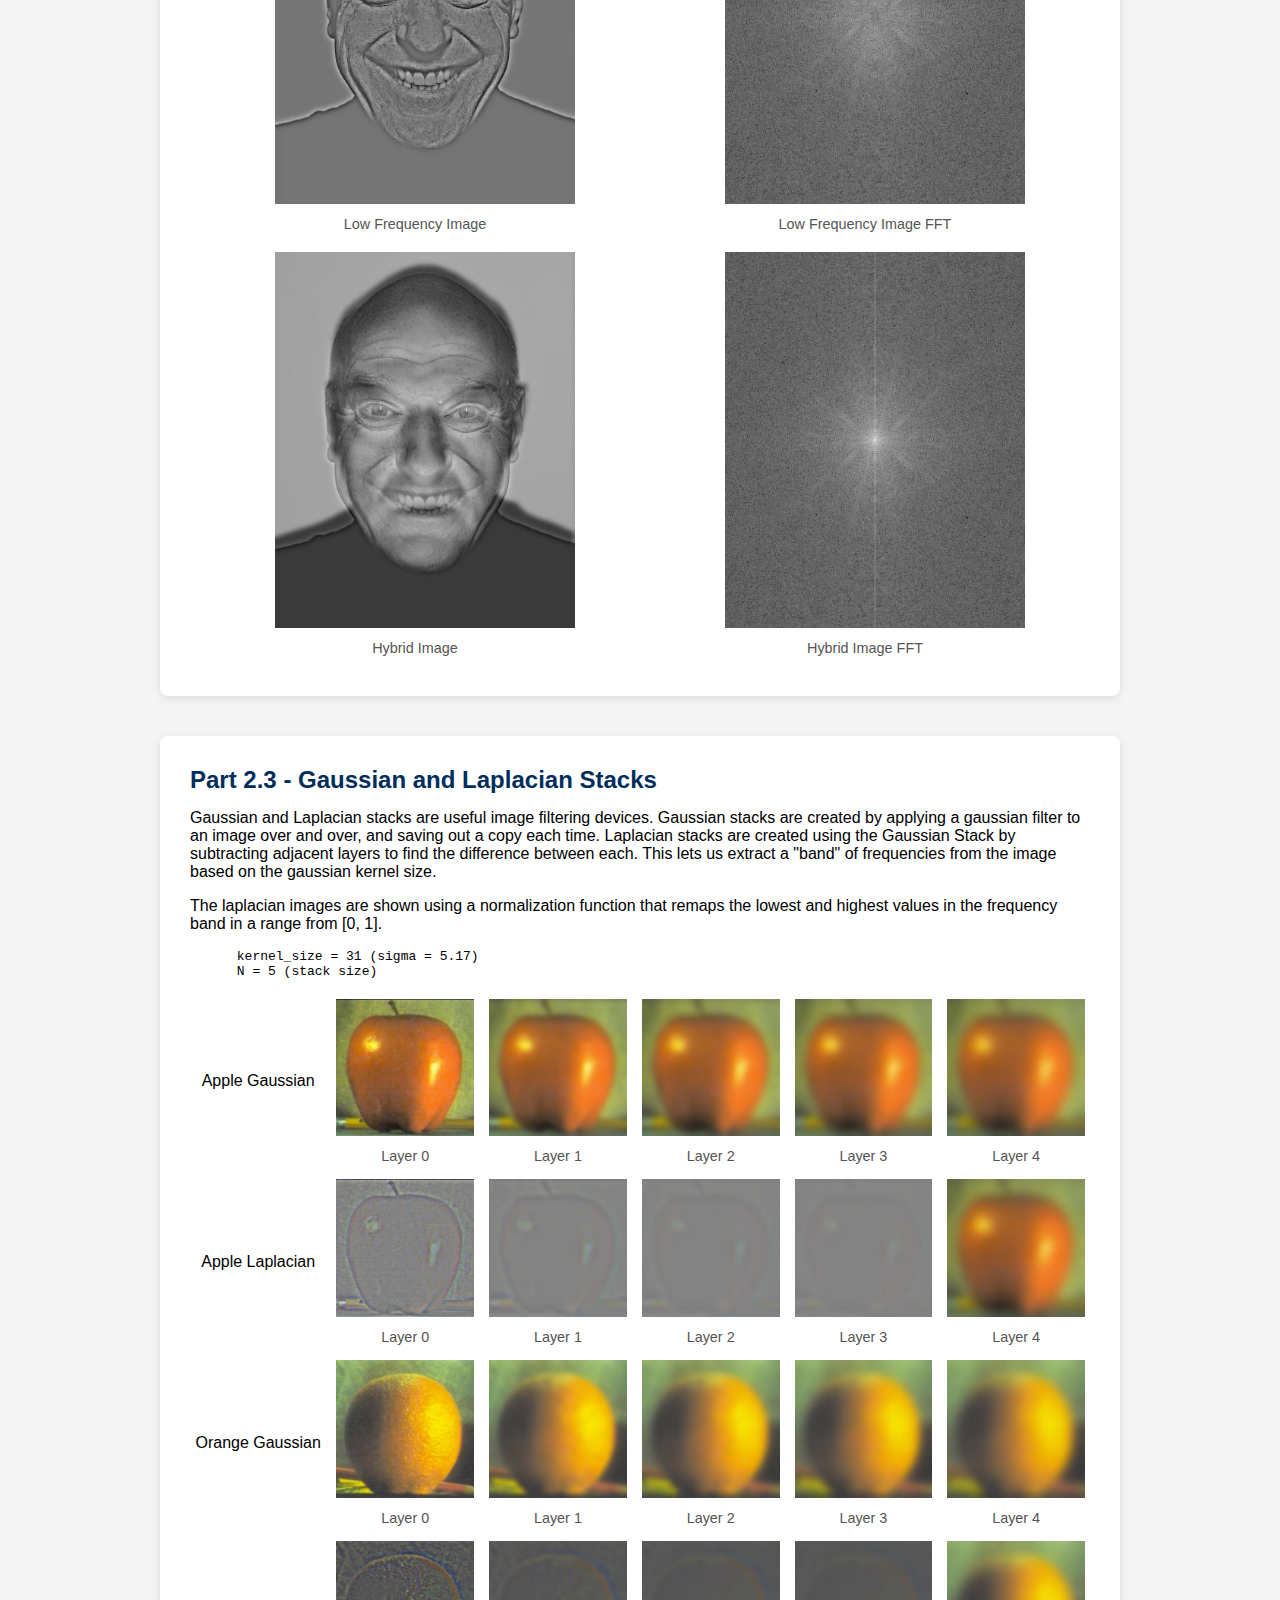
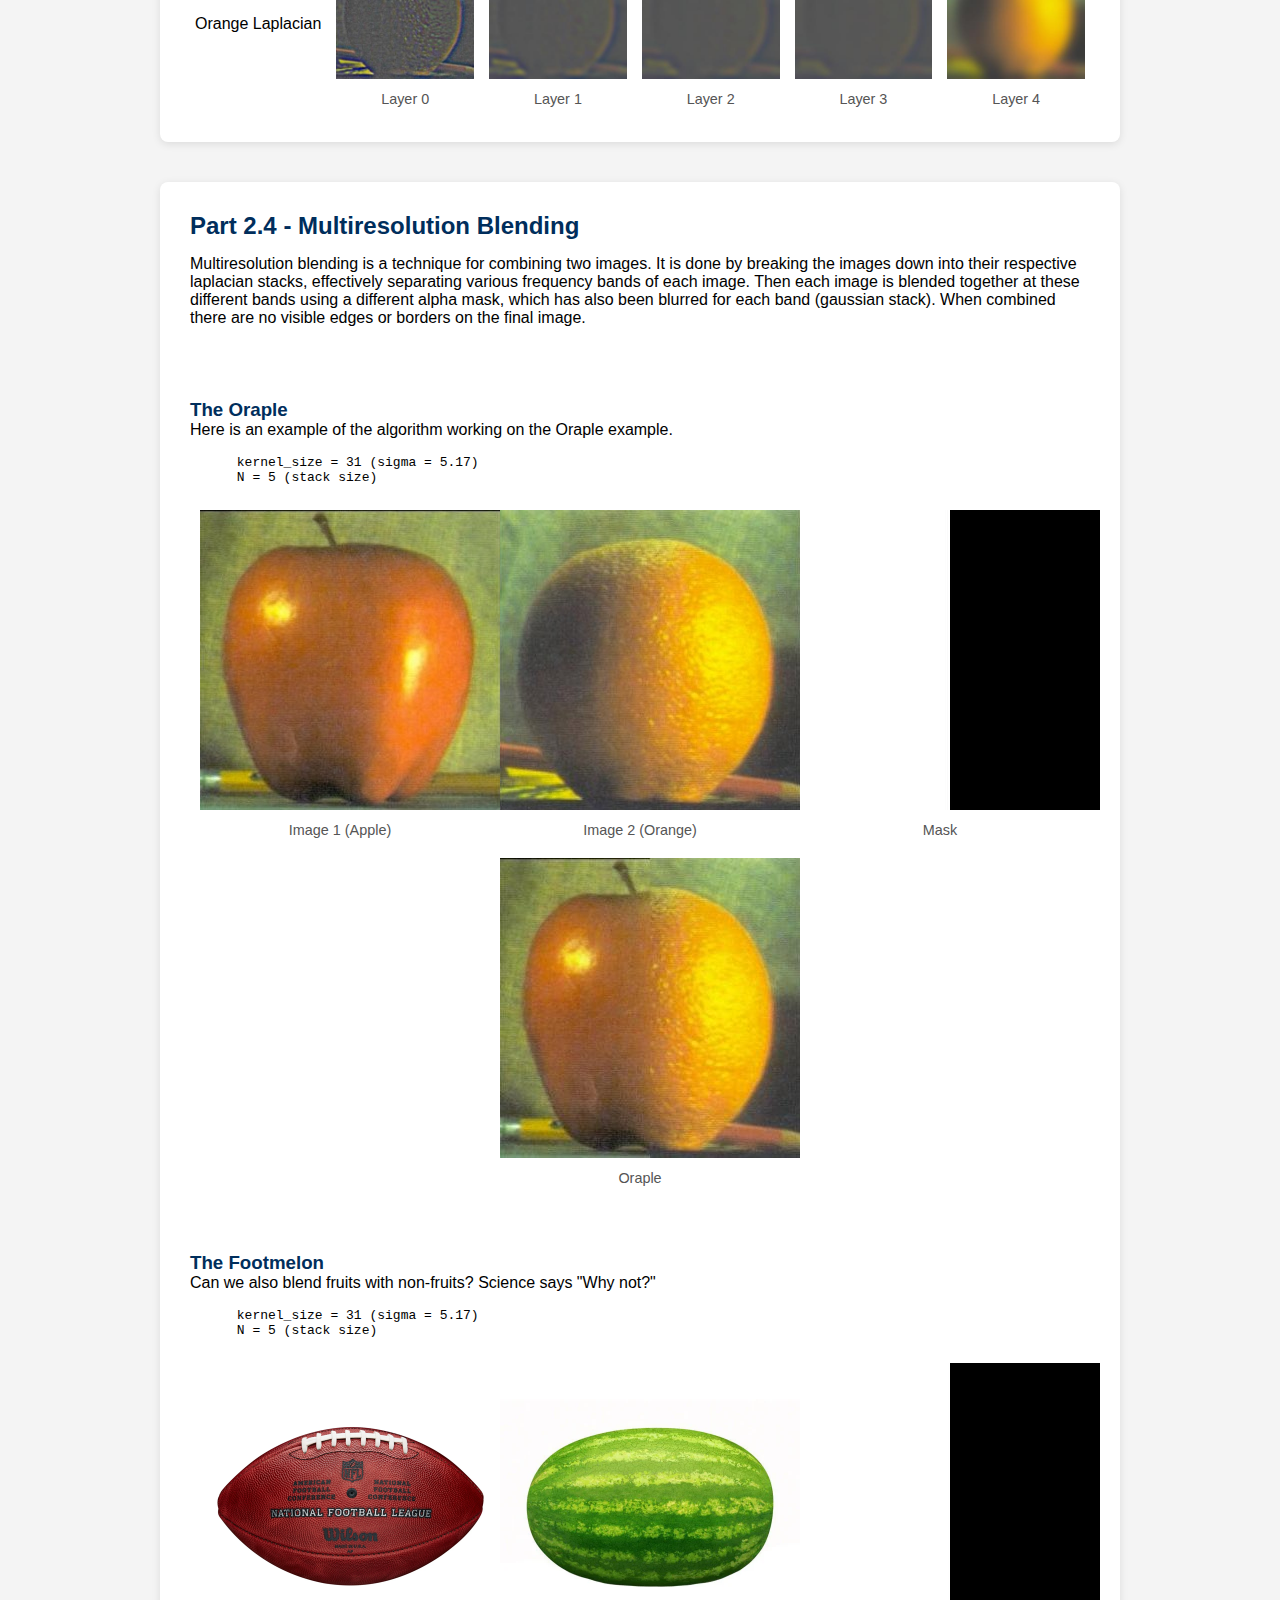
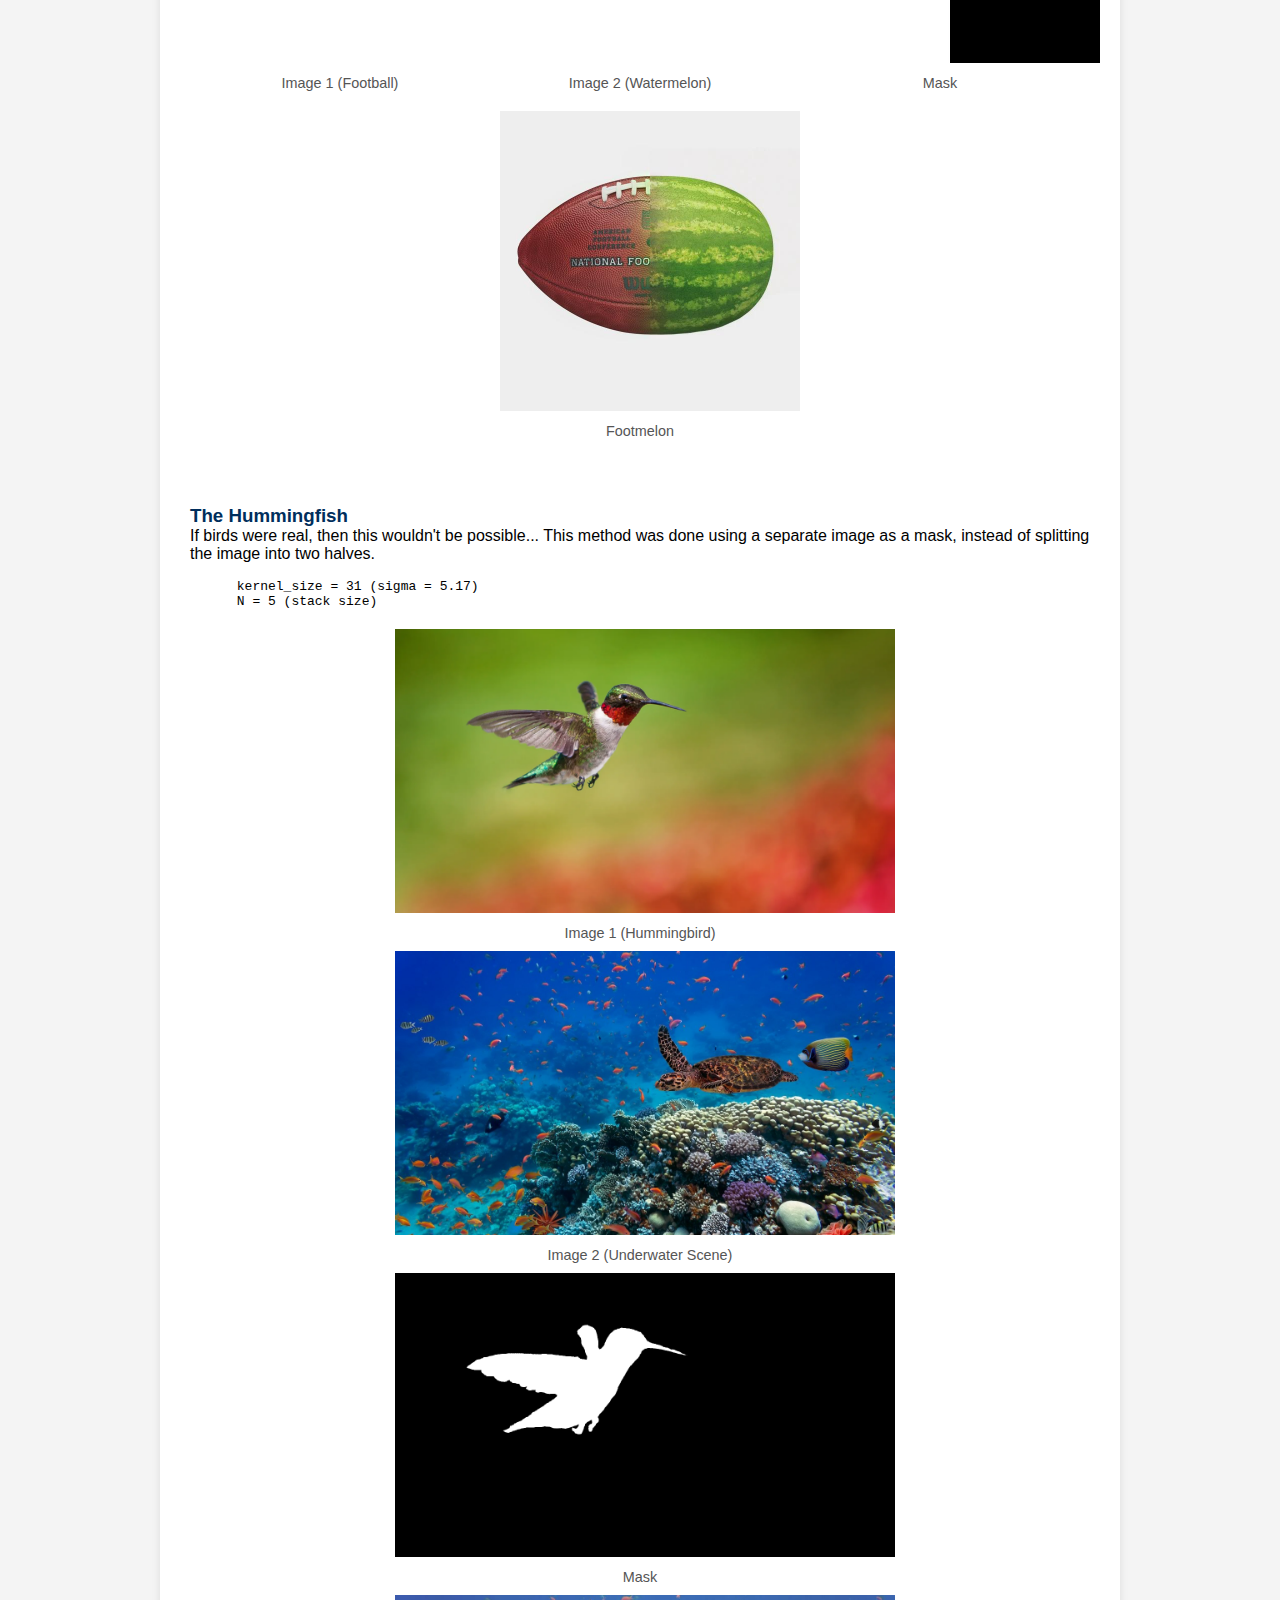
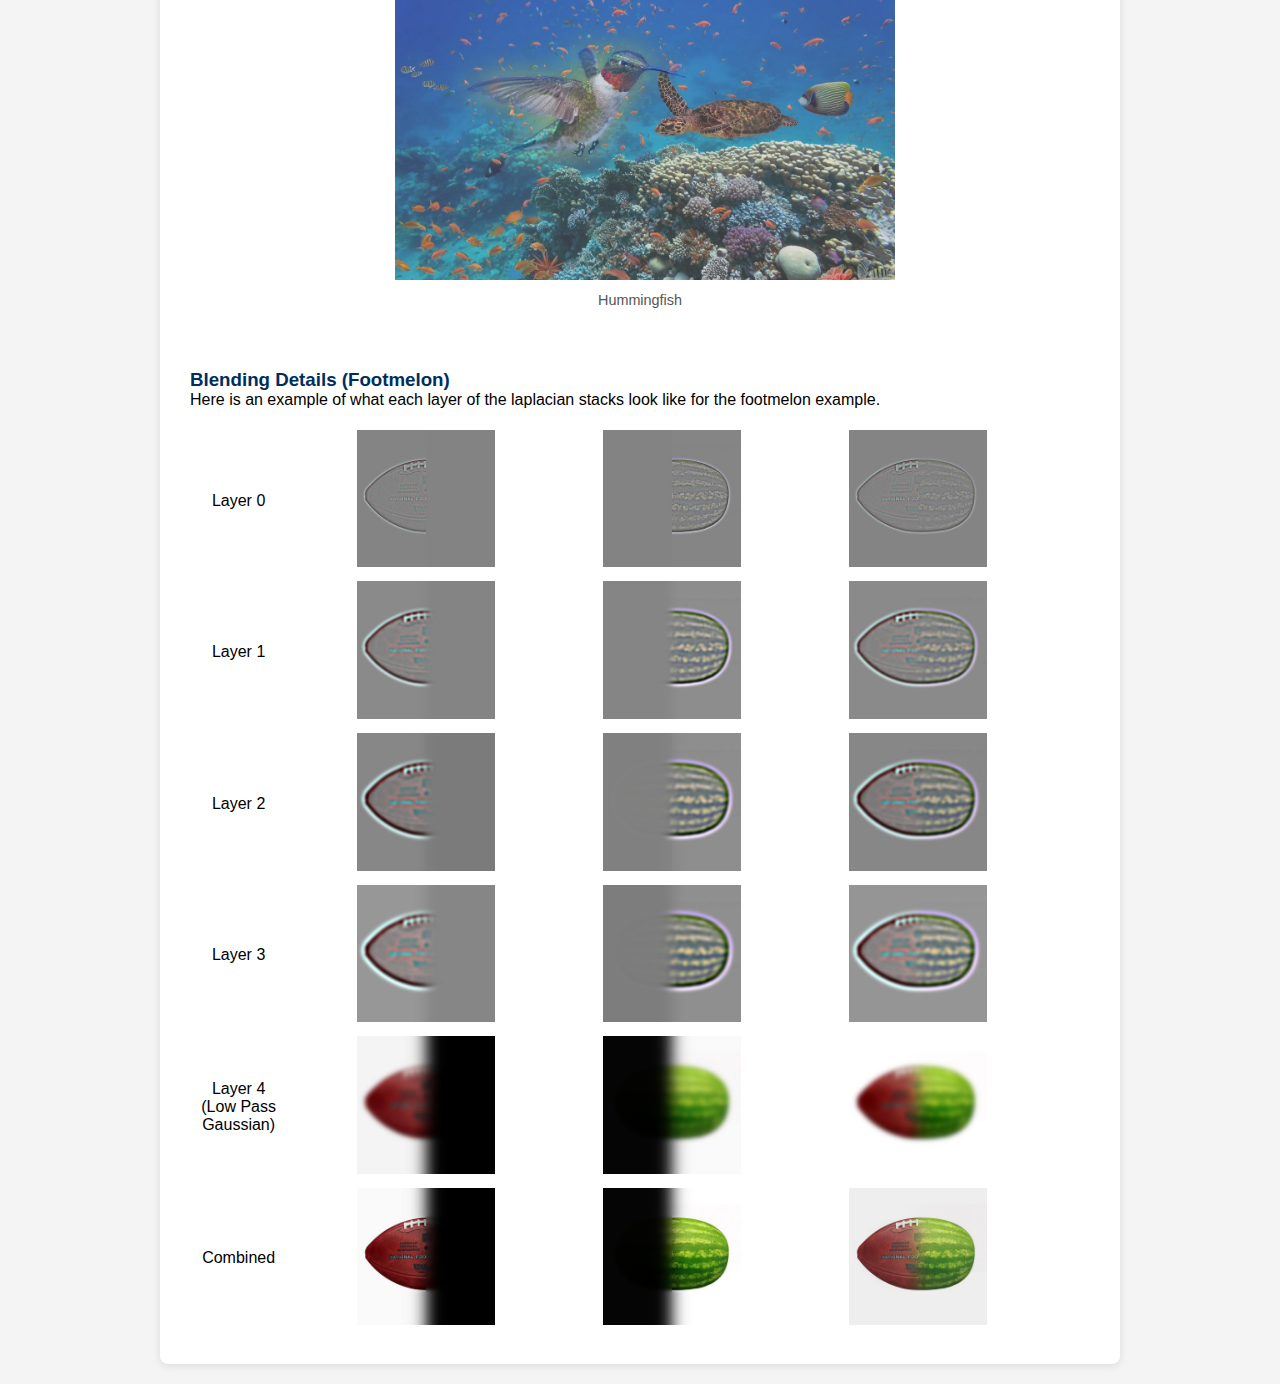
==== commit 90592f72: "updating proj2 website for more clarity" ====
--- a/2/index.html
+++ b/2/index.html
@@ -51,6 +51,9 @@
         <div class="content-area">
           <h2>Part 1.2 - Derivative of Gaussian (DoG) Filter</h2>
           <p>One issue with the previous step is that the results are quite noisey and details are lost when thresholding is applied. Therefore we apply a gaussian blur to the image and repeat the same steps.</p>
+          <pre>
+      kernel_size = 11 (sigma = 1.8)
+          </pre>
           <div class="gallery-5">
             <figure>
               <img src="img/out/cameraman_gaussian.jpg" alt="" />
@@ -75,7 +78,10 @@
           </div>
           <h3>Derivative of Gaussian</h3>
           <p>Apply a gaussian blur to an image can be an expensive process. We can significantly speed the process up by applying the blur to the finite difference operators, and then convolving those with the base image. This is possible due to the commutative property of convolutions, which is due to convolutions being linear operations.</p>
-          <div class="gallery">
+          <pre>
+      kernel_size = 11 (sigma = 1.8)
+          </pre>
+          <div class="gallery dog">
             <figure>
               <img class="dog" src="img/out/dogX.jpg" alt="" />
               <figcaption>Gaussian convolved with Dx</figcaption>
@@ -116,11 +122,15 @@
           <h2>Part 2.1 - Image Sharpening</h2>
           <p>Another applications of gaussian blurring is being able to extract high frequencies. This is done using the unsharp mask filter, which is the unit impulse subtracted by the gaussian filter.</p>
           <img class="unmask" src="img/unmask.png" />
-          <p>This filter can be applied to an image and then added back onto the original image with some gain. For each of these examples we use a gain of 1 because anything higher is too ugly.</p>
+          <p>This filter can be applied to an image and then added back onto the original image with some gain.</p>
 
           <p><strong>For each of the sharpened images, you can hover over them to view the original image for an easy comparison of the effects.</strong></p>
 
           <h3>Taj Mahal</h3>
+          <pre>
+      kernel_size = 11 (sigma = 1.8)
+      sharpen_alpha = 1
+          </pre>
           <div class="gallery">
             <figure>
               <img src="img/taj.jpg" alt="" />
@@ -142,6 +152,10 @@
 
           <h3>California Spring</h3>
           <p>Here is the same algorithm run on a few pictures I took. The first is of Albert Bierstadt's <i>California Spring</i> painted in 1875.</p>
+          <pre>
+      kernel_size = 31 (sigma = 5.17)
+      sharpen_alpha = 2
+          </pre>
           <div class="gallery-large">
             <figure>
               <img src="img/out/painting.jpg" alt="" />
@@ -163,6 +177,10 @@
 
           <h3>Lisbon</h3>
           <p>The second image is Lisbon, Portugal taken from Castelo de São Jorge.</p>
+          <pre>
+      kernel_size = 21 (sigma = 3.5)
+      sharpen_alpha = 2
+          </pre>
           <div class="gallery-large">
             <figure>
               <img src="img/out/lisbon.jpg" alt="" />
@@ -192,8 +210,8 @@
           <h3>Derek and Nutmeg</h3>
           <p>These are the example images provided with the assignment.</p>
           <pre>
-            sigma1 = 10
-            sigma2 = 14
+      kernel_size1 = 60 (sigma1 = 10)
+      kernel_size2 = 84 (sigma2 = 14)
           </pre>
           <div class="gallery">
             <figure>
@@ -213,8 +231,8 @@
           <h3>Keanu Reeves, Young and Old (Failure)</h3>
           <p>I consider it a failure due to the ribbon on his suit in the older picture. It's difficult to find any range that gets rid of it. This is probably due to the fact that there is essentially nothing in that part of the image on the young picture.</p>
           <pre>
-            sigma1 = 3
-            sigma2 = 3
+      kernel_size1 = 18 (sigma1 = 3)
+      kernel_size2 = 18 (sigma2 = 3)
           </pre>
           <div class="gallery">
             <figure>
@@ -234,8 +252,8 @@
           <h3>Hank Schrader Meme</h3>
           <p>This is a pretty convenient meme image because it's already aligned and shows two extreme expressions.</p>
           <pre>
-            sigma1 = 3
-            sigma2 = 4
+      kernel_size1 = 18 (sigma1 = 3)
+      kernel_size2 = 24 (sigma2 = 4)
           </pre>
           <div class="gallery">
             <figure>
@@ -289,8 +307,11 @@
         <div class="content-area">
           <h2>Part 2.3 - Gaussian and Laplacian Stacks</h2>
           <p>Gaussian and Laplacian stacks are useful image filtering devices. Gaussian stacks are created by applying a gaussian filter to an image over and over, and saving out a copy each time. Laplacian stacks are created using the Gaussian Stack by subtracting adjacent layers to find the difference between each. This lets us extract a "band" of frequencies from the image based on the gaussian kernel size.</p>
-          <p>The gaussian kernel size is determined empirically, and in this case a <b>kernel size of 31</b> was used for this set of images.</p>
           <p>The laplacian images are shown using a normalization function that remaps the lowest and highest values in the frequency band in a range from [0, 1].</p>
+          <pre>
+      kernel_size = 31 (sigma = 5.17)
+      N = 5 (stack size)
+          </pre>
           <div class="gallery-5">
             <div class="side-label">Apple Gaussian</div>
             <figure>
@@ -313,8 +334,7 @@
               <img src="img/out/pyramids/apple_gaussian_4.jpg" alt="" />
               <figcaption>Layer 4</figcaption>
             </figure>
-          </div>
-          <div class="gallery-5">
+
             <div class="side-label">Apple Laplacian</div>
             <figure>
               <img src="img/out/pyramids/apple_laplacian_0.jpg" alt="" />
@@ -336,8 +356,7 @@
               <img src="img/out/pyramids/apple_laplacian_4.jpg" alt="" />
               <figcaption>Layer 4</figcaption>
             </figure>
-          </div>
-          <div class="gallery-5">
+
             <div class="side-label">Orange Gaussian</div>
             <figure>
               <img src="img/out/pyramids/orange_gaussian_0.jpg" alt="" />
@@ -359,8 +378,7 @@
               <img src="img/out/pyramids/orange_gaussian_4.jpg" alt="" />
               <figcaption>Layer 4</figcaption>
             </figure>
-          </div>
-          <div class="gallery-5">
+
             <div class="side-label">Orange Laplacian</div>
             <figure>
               <img src="img/out/pyramids/orange_laplacian_0.jpg" alt="" />
@@ -392,6 +410,10 @@
           <p>Multiresolution blending is a technique for combining two images. It is done by breaking the images down into their respective laplacian stacks, effectively separating various frequency bands of each image. Then each image is blended together at these different bands using a different alpha mask, which has also been blurred for each band (gaussian stack). When combined there are no visible edges or borders on the final image.</p>
           <h3>The Oraple</h3>
           <p>Here is an example of the algorithm working on the Oraple example.</p>
+          <pre>
+      kernel_size = 31 (sigma = 5.17)
+      N = 5 (stack size)
+          </pre>
           <div class="gallery">
             <figure>
               <img src="img/apple.jpeg" alt="" />
@@ -412,6 +434,10 @@
           </div>
           <h3>The Footmelon</h3>
           <p>Can we also blend fruits with non-fruits? Science says "Why not?"</p>
+          <pre>
+      kernel_size = 31 (sigma = 5.17)
+      N = 5 (stack size)
+          </pre>
           <div class="gallery">
             <figure>
               <img src="img/out/blended/football.png" alt="" />
@@ -432,7 +458,11 @@
           </div>
           <h3>The Hummingfish</h3>
           <p>If birds were real, then this wouldn't be possible... This method was done using a separate image as a mask, instead of splitting the image into two halves.</p>
-          <div class="gallery-wide">
+          <pre>
+      kernel_size = 31 (sigma = 5.17)
+      N = 5 (stack size)
+          </pre>
+          <div class="gallery-wide large">
             <figure>
               <img src="img/out/blended/bird.png" alt="" />
               <figcaption>Image 1 (Hummingbird)</figcaption>
--- a/2/styles.css
+++ b/2/styles.css
@@ -104,9 +104,9 @@
   place-items: center;
 }
 
-.gallery-5 figure {
-  padding: 5px;
-  width: 200px;
+.gallery-5 figure, .gallery-5 .side-label {
+  padding: 5px;
+  width: 100%;
 }
 
 .gallery-5 img {
@@ -121,6 +121,11 @@
 .gallery-3 figure {
   padding: 5px;
   width: 200px;
+}
+
+.gallery-3 figure, .gallery-3 .side-label {
+  padding: 5px;
+  width: 60%;
 }
 
 .gallery-3 img {
@@ -145,7 +150,18 @@
 }
 
 .gallery img {
-  width: 200px;
+  width: 300px;
+}
+
+.large figure {
+  width: 500px;
+}
+.large img {
+  width: 500px;
+}
+
+.dog img {
+  width: 100px;
 }
 
 .gallery-large figure {
